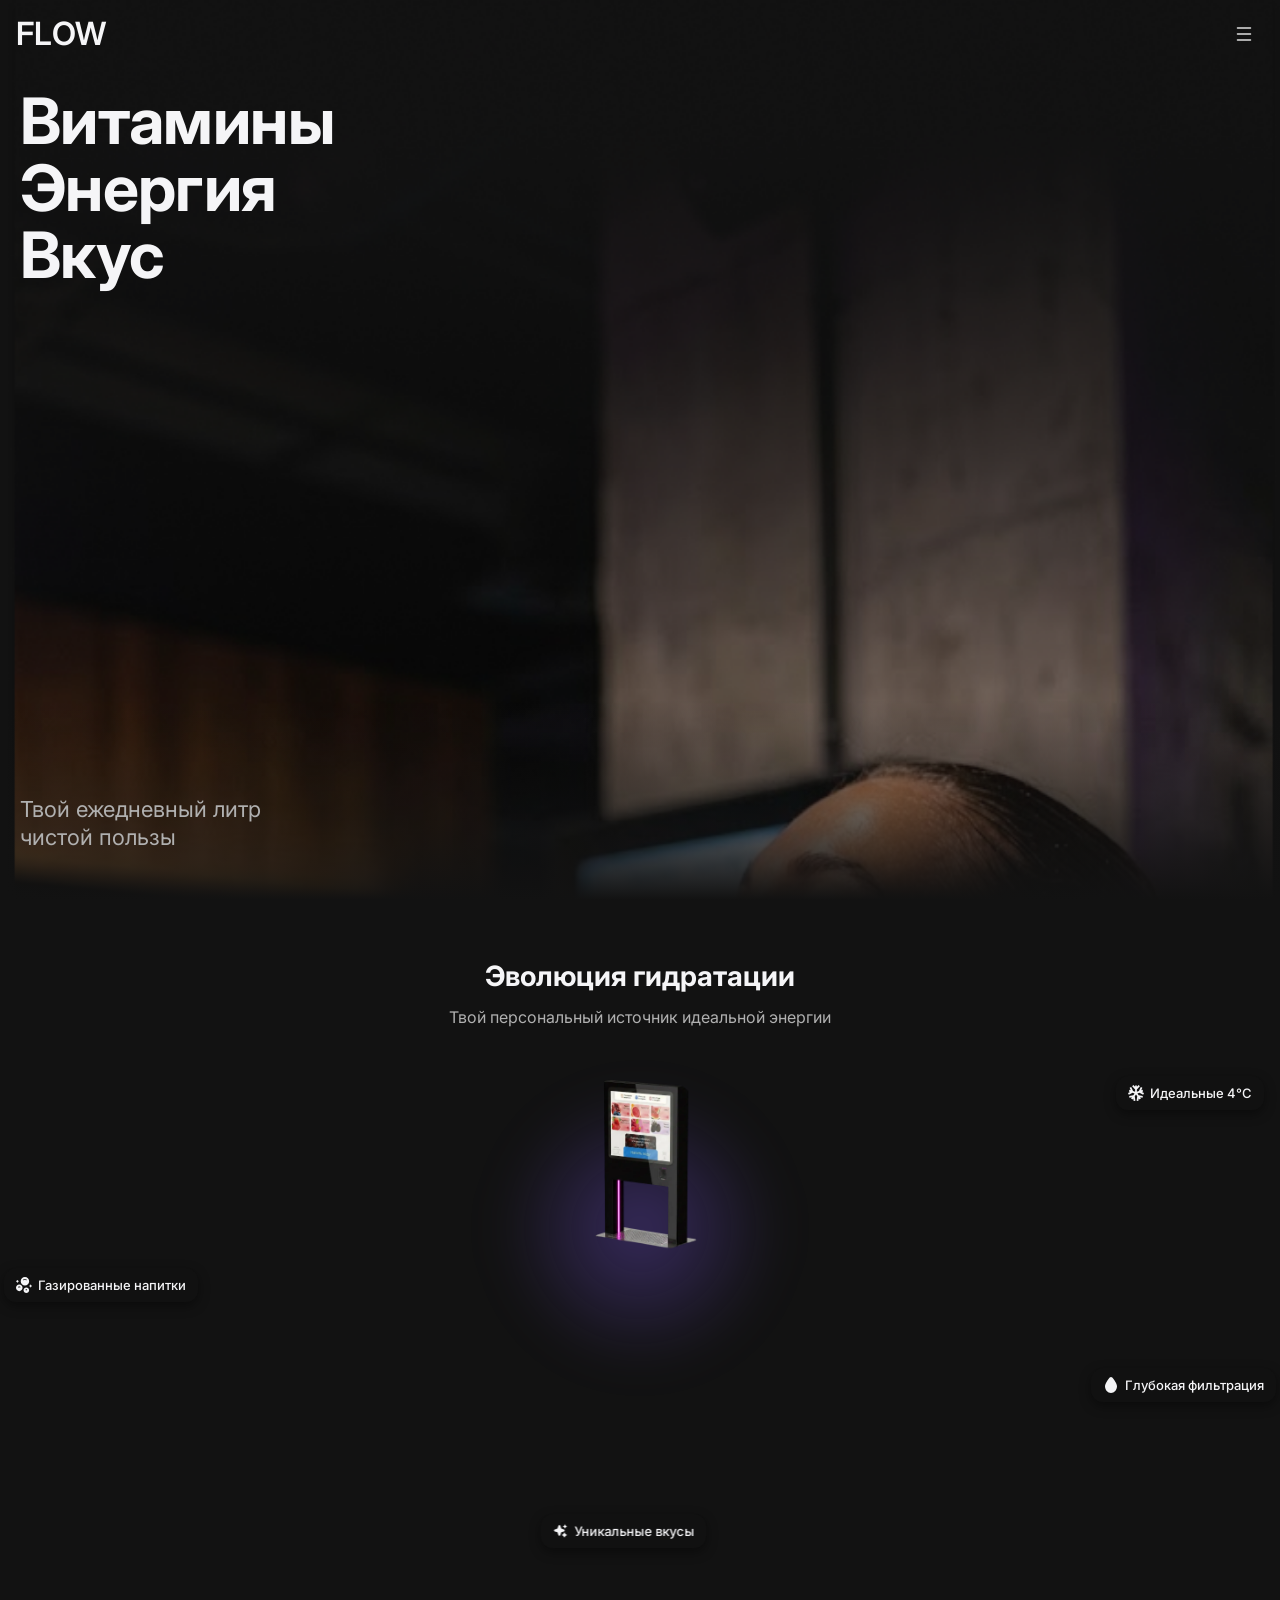
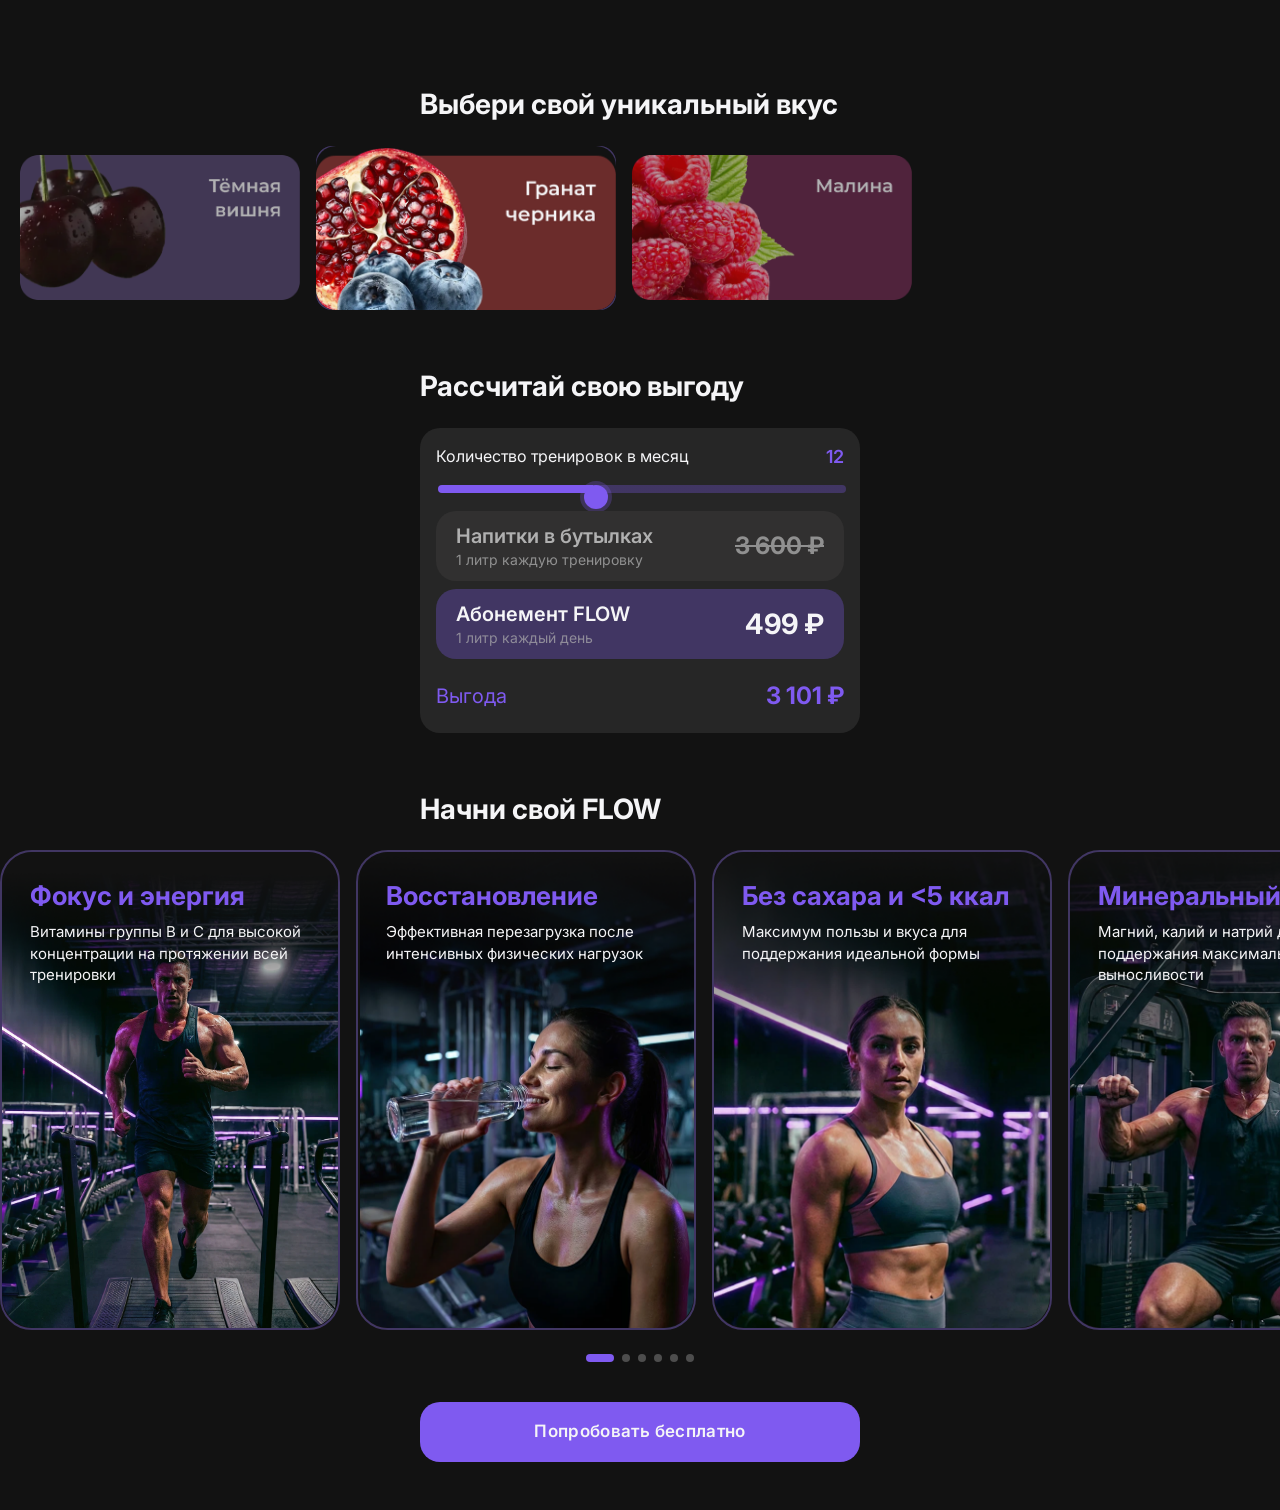
==== sites/flow-station/index.html @ 4326323f "feat(flow-station): landing FLOW — hero, hydration, flavors, calculator, benefits, menu Made-with: C" ====
<!DOCTYPE html>
<html lang="ru">

<head>
  <meta charset="UTF-8">
  <meta name="viewport" content="width=device-width, initial-scale=1.0">
  <title>FLOW — Умные питьевые станции для фитнес-клубов</title>
  <meta name="description" content="Витаминные напитки на заказ прямо в твоём фитнес-клубе. Подписка от 499 ₽/мес.">
  <!-- Open Graph -->
  <meta property="og:type" content="website">
  <meta property="og:title" content="FLOW — Умные питьевые станции для фитнес-клубов">
  <meta property="og:description" content="Витаминные напитки на заказ прямо в твоём фитнес-клубе. Подписка от 499 ₽/мес.">
  <meta property="og:image" content="img/og-image.png">
  <meta name="twitter:card" content="summary_large_image">
  <meta name="twitter:title" content="FLOW — Умные питьевые станции для фитнес-клубов">
  <link rel="icon" href="img/favicon.svg" type="image/svg+xml">
  <link rel="preconnect" href="https://fonts.googleapis.com">
  <link rel="preconnect" href="https://fonts.gstatic.com" crossorigin>
  <link href="https://fonts.googleapis.com/css2?family=Inter:wght@400;500;600;700&family=Space+Mono:wght@400;700&display=swap" rel="stylesheet">
  <link rel="stylesheet" href="css/style.css">
</head>

<body>

  <!-- ===== MENU OVERLAY ===== -->
  <div class="menu" id="menu" aria-hidden="true">
    <nav class="menu__nav">
      <a href="#how-it-works" class="menu__link">КАК ЭТО РАБОТАЕТ</a>
      <a href="#ingredients" class="menu__link">СОСТАВ</a>
      <a href="#subscription" class="menu__link">ПОДПИСКА</a>
      <a href="#clubs" class="menu__link">ДЛЯ КЛУБОВ</a>
      <a href="#about" class="menu__link">О FLOW</a>
    </nav>
  </div>

  <!-- ===== HEADER ===== -->
  <header class="header" id="header">
    <div class="nav">
      <a href="#" class="nav__logo">FLOW</a>
      <button class="nav__burger" id="menuToggle" aria-label="Открыть меню" aria-expanded="false"
        aria-controls="menu">
        <img src="img/icon-hamburger.svg" width="24" height="24" alt="">
      </button>
    </div>
  </header>

  <main>

    <!-- ===== HERO ===== -->
    <section class="hero" id="home">
      <div class="hero__media">
        <img src="img/hero-bg.png" alt="Девушка с бутылкой FLOW в зале" class="hero__img" width="402" height="697">
        <div class="hero__scrim"></div>
      </div>
      <div class="hero__body">
        <h1 class="hero__title">Витамины<br>Энергия<br>Вкус</h1>
        <p class="hero__sub">Твой ежедневный литр<br>чистой пользы</p>
      </div>
    </section>

    <!-- ===== HYDRATION ===== -->
    <section class="hydration" id="how-it-works">
      <div class="container">
        <h2 class="hydration__title">Эволюция гидратации</h2>
        <p class="hydration__sub">Твой персональный источник идеальной энергии</p>
      </div>
      <div class="hydration__visual">
        <div class="hydration__glow"></div>
        <img src="img/device.png" alt="Станция FLOW" class="hydration__device" width="295" height="427">
        <span class="badge badge--tr">
          <img src="img/icon-temp.svg" width="14" height="14" alt="">
          Идеальные 4°C
        </span>
        <span class="badge badge--ml">
          <img src="img/icon-bubbles.svg" width="16" height="16" alt="">
          Газированные напитки
        </span>
        <span class="badge badge--mr">
          <img src="img/icon-drop.svg" width="16" height="16" alt="">
          Глубокая фильтрация
        </span>
        <span class="badge badge--bc">
          <img src="img/icon-sparkles.svg" width="18" height="18" alt="">
          Уникальные вкусы
        </span>
      </div>
    </section>

    <!-- ===== FLAVORS ===== -->
    <section class="flavors" id="ingredients">
      <div class="container">
        <h2 class="section-title">Выбери свой уникальный вкус</h2>
      </div>
      <div class="flavors__scroll">
        <div class="flavors__track">
          <div class="flavor-item flavor-item--side">
            <img src="img/flavor1.png" alt="Вкус 1" width="330" height="171">
          </div>
          <div class="flavor-item flavor-item--center">
            <img src="img/flavor2.png" alt="Вкус 2" width="330" height="181">
          </div>
          <div class="flavor-item flavor-item--side">
            <img src="img/flavor3.png" alt="Вкус 3" width="330" height="171">
          </div>
        </div>
      </div>
    </section>

    <!-- ===== CALCULATOR ===== -->
    <section class="calc-section" id="calculator">
      <div class="container">
        <h2 class="section-title">Рассчитай свою выгоду</h2>
        <div class="calc-card">
          <div class="calc-slider-wrap">
            <div class="calc-slider-row">
              <span class="calc-label">Количество тренировок в месяц</span>
              <span class="calc-count" id="workoutsValue">12</span>
            </div>
            <input type="range" class="calc-slider" id="workoutsSlider" min="1" max="30" value="12"
              aria-label="Количество тренировок в месяц">
          </div>
          <div class="calc-rows">
            <div class="calc-row calc-row--bottles">
              <div class="calc-row__meta">
                <span class="calc-row__name">Напитки в бутылках</span>
                <span class="calc-row__desc">1 литр каждую тренировку</span>
              </div>
              <div class="calc-row__price calc-row__price--old" id="bottlePrice">3&nbsp;600&nbsp;₽</div>
            </div>
            <div class="calc-row calc-row--flow">
              <div class="calc-row__meta">
                <span class="calc-row__name">Абонемент FLOW</span>
                <span class="calc-row__desc">1 литр каждый день</span>
              </div>
              <div class="calc-row__price" id="flowPrice">499&nbsp;₽</div>
            </div>
          </div>
          <div class="calc-savings">
            <span class="calc-savings__label">Выгода</span>
            <span class="calc-savings__value" id="savings">3&nbsp;101&nbsp;₽</span>
          </div>
        </div>
      </div>
    </section>

    <!-- ===== BENEFITS ===== -->
    <section class="benefits" id="benefits">
      <div class="container">
        <h2 class="section-title">Начни свой FLOW</h2>
      </div>
      <div class="benefits__scroll" id="benefitsScroll">
        <div class="benefits__track">
          <article class="bcard">
            <img src="img/card1-bg.png" alt="" class="bcard__bg" width="340" height="480">
            <div class="bcard__body">
              <h3 class="bcard__title">Фокус и энергия</h3>
              <p class="bcard__text">Витамины группы B и C для высокой концентрации на протяжении всей тренировки</p>
            </div>
          </article>
          <article class="bcard">
            <img src="img/card2-bg.png" alt="" class="bcard__bg" width="340" height="480">
            <div class="bcard__body">
              <h3 class="bcard__title">Восстановление</h3>
              <p class="bcard__text">Эффективная перезагрузка после интенсивных физических нагрузок</p>
            </div>
          </article>
          <article class="bcard">
            <img src="img/card3-bg.png" alt="" class="bcard__bg" width="340" height="480">
            <div class="bcard__body">
              <h3 class="bcard__title">Без сахара и &lt;5 ккал</h3>
              <p class="bcard__text">Максимум пользы и вкуса для поддержания идеальной формы</p>
            </div>
          </article>
          <article class="bcard">
            <img src="img/card4-bg.png" alt="" class="bcard__bg" width="340" height="480">
            <div class="bcard__body">
              <h3 class="bcard__title">Минеральный баланс</h3>
              <p class="bcard__text">Магний, калий и натрий для поддержания максимальной выносливости</p>
            </div>
          </article>
          <article class="bcard">
            <img src="img/card5-bg.png" alt="" class="bcard__bg" width="340" height="480">
            <div class="bcard__body">
              <h3 class="bcard__title">Натуральный вкус</h3>
              <p class="bcard__text">Без красителей, глютена и искусственных ароматизаторов</p>
            </div>
          </article>
          <article class="bcard">
            <img src="img/card6-bg.png" alt="" class="bcard__bg" width="340" height="480">
            <div class="bcard__body">
              <h3 class="bcard__title">Забота об экологии</h3>
              <p class="bcard__text">Наполняй свой шейкер и тренируйся без лишнего пластика</p>
            </div>
          </article>
        </div>
      </div>
      <div class="dots" id="benefitsDots" role="tablist" aria-label="Слайды карусели">
        <button class="dot dot--active" data-index="0" aria-label="Слайд 1" role="tab" aria-selected="true"></button>
        <button class="dot" data-index="1" aria-label="Слайд 2" role="tab" aria-selected="false"></button>
        <button class="dot" data-index="2" aria-label="Слайд 3" role="tab" aria-selected="false"></button>
        <button class="dot" data-index="3" aria-label="Слайд 4" role="tab" aria-selected="false"></button>
        <button class="dot" data-index="4" aria-label="Слайд 5" role="tab" aria-selected="false"></button>
        <button class="dot" data-index="5" aria-label="Слайд 6" role="tab" aria-selected="false"></button>
      </div>
    </section>

    <!-- Placeholder sections for menu anchors (content TBD) -->
    <section id="subscription" class="section-anchor" aria-label="Подписка"></section>
    <section id="clubs" class="section-anchor" aria-label="Для клубов"></section>
    <section id="about" class="section-anchor" aria-label="О FLOW"></section>

  </main>

  <!-- ===== CTA ===== -->
  <footer class="cta-bar">
    <div class="container">
      <a href="#subscription" class="btn-primary">Попробовать бесплатно</a>
    </div>
  </footer>

  <script src="js/main.js"></script>
</body>

</html>
---- sites/flow-station/css/style.css ----
/* =======================================================
   FLOW — Main Styles
   Mobile-first. Design tokens from Figma.
   ======================================================= */

/* ---- Tokens ---- */
:root {
  --bg:          #121212;
  --surface:     #262626;
  --surface-2:   #313030;
  --accent:      #7f5af0;
  --accent-bg:   #413663;
  --accent-dim:  rgba(127, 90, 240, 0.3);
  --text:        #f5f5f7;
  --muted:       #b0b0b0;
  --muted-2:     #909090;
  --badge-bg:    rgba(18, 18, 18, 0.7);

  --r-card:   20px;
  --r-card-lg: 32px;
  --r-badge:  12px;

  --font: 'Inter', sans-serif;
  --font-mono: 'Space Mono', monospace;

  --header-h: 67px;
}

/* Anchor targets for menu (content TBD) */
.section-anchor {
  margin: 0;
  padding: 0;
  min-height: 0;
}

/* ---- Reset ---- */
*,
*::before,
*::after { box-sizing: border-box; }

html {
  font-size: 16px;
  -webkit-text-size-adjust: 100%;
  scroll-behavior: smooth;
}

body {
  margin: 0;
  font-family: var(--font);
  background: var(--bg);
  color: var(--text);
  line-height: 1.4;
  overflow-x: hidden;
}

img { display: block; max-width: 100%; }

h1, h2, h3, p { margin: 0; }

a { text-decoration: none; color: inherit; }

/* ---- Container ---- */
.container {
  width: 100%;
  padding: 0 20px;
}

/* ---- Section title ---- */
.section-title {
  font-size: 28px;
  font-weight: 700;
  line-height: 1.2;
  color: var(--text);
}

/* ========================================================
   MENU OVERLAY
   ======================================================== */
.menu {
  position: fixed;
  top: 0;
  right: 0;
  bottom: 0;
  left: 0;
  min-height: 100vh;
  min-height: 100dvh;
  z-index: 100;
  background: var(--bg);
  display: -webkit-flex;
  display: flex;
  -webkit-align-items: center;
  align-items: center;
  opacity: 0;
  pointer-events: none;
  -webkit-transition: opacity 0.3s ease;
  transition: opacity 0.3s ease;
}

.menu.is-open {
  opacity: 1;
  pointer-events: auto;
}

.menu__nav {
  padding: 0 32px;
  display: -webkit-flex;
  display: flex;
  -webkit-flex-direction: column;
  flex-direction: column;
  gap: 8px;
  width: 100%;
}

.menu__link {
  font-size: 32px;
  font-weight: 700;
  color: var(--text);
  letter-spacing: 0.02em;
  padding: 12px 0;
  border-bottom: 1px solid rgba(255,255,255,0.07);
  -webkit-transition: color 0.2s;
  transition: color 0.2s;
}

.menu__link:active,
.menu__link:hover { color: var(--accent); }

/* ========================================================
   HEADER
   ======================================================== */
.header {
  position: fixed;
  top: 0;
  left: 0;
  right: 0;
  z-index: 110;
  background: var(--bg);
  -webkit-transition: background 0.3s;
  transition: background 0.3s;
}

.header.is-transparent {
  background: transparent;
}

.nav {
  display: -webkit-flex;
  display: flex;
  -webkit-align-items: center;
  align-items: center;
  -webkit-justify-content: space-between;
  justify-content: space-between;
  padding: 12px 16px;
  height: var(--header-h);
}

.nav__logo {
  font-size: 32px;
  font-weight: 600;
  color: var(--text);
  letter-spacing: 0.01em;
  line-height: 1;
}

.nav__burger {
  display: -webkit-flex;
  display: flex;
  -webkit-align-items: center;
  align-items: center;
  -webkit-justify-content: center;
  justify-content: center;
  width: 40px;
  height: 40px;
  background: transparent;
  border: none;
  border-radius: 10px;
  cursor: pointer;
  padding: 0;
  -webkit-tap-highlight-color: transparent;
}

.nav__burger img {
  width: 24px;
  height: 24px;
}

/* ========================================================
   HERO
   ======================================================== */
.hero {
  position: relative;
  width: 100%;
  height: 100vh;
  height: 100dvh;
  overflow: hidden;
}

.hero__media {
  position: absolute;
  top: 0;
  right: 0;
  bottom: 0;
  left: 0;
}

.hero__img {
  width: 100%;
  height: 100%;
  object-fit: cover;
  object-position: center top;
}

.hero__scrim {
  position: absolute;
  left: 0;
  right: 0;
  bottom: 0;
  height: 200px;
  background: linear-gradient(to bottom, transparent, var(--bg));
}

.hero__body {
  position: absolute;
  top: 0;
  left: 0;
  right: 0;
  bottom: 0;
  display: -webkit-flex;
  display: flex;
  -webkit-flex-direction: column;
  flex-direction: column;
  -webkit-justify-content: space-between;
  justify-content: space-between;
  padding: calc(var(--header-h) + 20px) 20px 48px;
}

.hero__title {
  font-size: 52px;
  font-weight: 700;
  line-height: 1.05;
  color: var(--text);
  letter-spacing: -0.01em;
}

.hero__sub {
  font-size: 22px;
  font-weight: 400;
  line-height: 1.3;
  color: var(--muted);
}

/* ========================================================
   HYDRATION
   ======================================================== */
.hydration {
  padding: 60px 0 0;
}

.hydration__title {
  font-size: 28px;
  font-weight: 700;
  line-height: 1.2;
  color: var(--text);
  text-align: center;
}

.hydration__sub {
  margin-top: 12px;
  font-size: 16px;
  color: var(--muted);
  text-align: center;
  line-height: 1.4;
}

.hydration__visual {
  position: relative;
  margin-top: 40px;
  width: 100%;
  height: 560px;
  overflow: visible;
}

.hydration__glow {
  position: absolute;
  left: 50%;
  top: 20px;
  -webkit-transform: translateX(-50%);
  transform: translateX(-50%);
  width: 280px;
  height: 280px;
  border-radius: 50%;
  background: radial-gradient(ellipse at center, rgba(127, 90, 240, 0.35) 0%, transparent 70%);
  filter: blur(24px);
  -webkit-filter: blur(24px);
}

.hydration__device {
  position: absolute;
  left: 50%;
  top: 0;
  -webkit-transform: translateX(-50%);
  transform: translateX(-50%);
  width: 260px;
  height: auto;
  max-height: 420px;
  object-fit: contain;
  border-radius: 20px;
}

/* Floating badges */
.badge {
  position: absolute;
  display: -webkit-inline-flex;
  display: inline-flex;
  -webkit-align-items: center;
  align-items: center;
  gap: 6px;
  padding: 8px 12px;
  background: var(--badge-bg);
  backdrop-filter: blur(8px);
  -webkit-backdrop-filter: blur(8px);
  border-radius: var(--r-badge);
  font-size: 13px;
  font-weight: 500;
  color: var(--text);
  white-space: nowrap;
  box-shadow: 0 4px 12px rgba(0,0,0,0.4);
}

.badge img {
  width: auto;
  height: 16px;
  flex-shrink: 0;
}

/* Positions: tuned for ~390px viewport */
.badge--tr { top: 8px;   right: 16px; }
.badge--ml { top: 200px; left: 4px; }
.badge--mr { top: 300px; right: 4px; }
.badge--bc { bottom: 80px; left: 50%; -webkit-transform: translateX(-60%); transform: translateX(-60%); }

/* ========================================================
   FLAVORS CAROUSEL
   ======================================================== */
.flavors {
  padding: 60px 0;
}

.flavors .container { margin-bottom: 24px; }

.flavors__scroll {
  overflow-x: auto;
  -webkit-overflow-scrolling: touch;
  scrollbar-width: none;
}
.flavors__scroll::-webkit-scrollbar { display: none; }

.flavors__track {
  display: -webkit-flex;
  display: flex;
  -webkit-align-items: center;
  align-items: center;
  gap: 16px;
  padding: 0 20px;
  width: -webkit-max-content;
  width: max-content;
}

.flavor-item {
  border-radius: 16px;
  overflow: hidden;
  flex-shrink: 0;
}

.flavor-item img {
  width: 280px;
  height: auto;
  object-fit: cover;
  display: block;
}

.flavor-item--center img {
  width: 300px;
  border-radius: 20px;
  box-shadow: 0 0 0 2px var(--accent-bg);
}

.flavor-item--side {
  opacity: 0.7;
}

/* ========================================================
   CALCULATOR
   ======================================================== */
.calc-section {
  padding: 0 0 60px;
}

.calc-section .section-title {
  margin-bottom: 24px;
}

.calc-card {
  background: var(--surface);
  border-radius: var(--r-card);
  padding: 16px;
  display: -webkit-flex;
  display: flex;
  -webkit-flex-direction: column;
  flex-direction: column;
  gap: 16px;
}

/* Slider */
.calc-slider-wrap {
  display: -webkit-flex;
  display: flex;
  -webkit-flex-direction: column;
  flex-direction: column;
  gap: 14px;
}

.calc-slider-row {
  display: -webkit-flex;
  display: flex;
  -webkit-justify-content: space-between;
  justify-content: space-between;
  -webkit-align-items: center;
  align-items: center;
  gap: 8px;
}

.calc-label {
  font-size: 16px;
  font-weight: 400;
  color: var(--text);
  line-height: 1.3;
}

.calc-count {
  font-size: 18px;
  font-weight: 600;
  color: var(--accent);
  white-space: nowrap;
}

/* Custom range input */
.calc-slider {
  -webkit-appearance: none;
  appearance: none;
  width: 100%;
  height: 8px;
  background: var(--accent-dim);
  border-radius: 4px;
  outline: none;
  cursor: pointer;
}

.calc-slider::-webkit-slider-thumb {
  -webkit-appearance: none;
  appearance: none;
  width: 24px;
  height: 24px;
  border-radius: 50%;
  background: var(--accent);
  box-shadow: 0 0 0 4px rgba(127, 90, 240, 0.25);
  cursor: pointer;
  -webkit-transition: box-shadow 0.2s;
  transition: box-shadow 0.2s;
}

.calc-slider::-moz-range-thumb {
  width: 24px;
  height: 24px;
  border: none;
  border-radius: 50%;
  background: var(--accent);
  box-shadow: 0 0 0 4px rgba(127, 90, 240, 0.25);
  cursor: pointer;
}

.calc-slider::-webkit-slider-runnable-track {
  height: 8px;
  border-radius: 4px;
}

/* Comparison rows */
.calc-rows {
  display: -webkit-flex;
  display: flex;
  -webkit-flex-direction: column;
  flex-direction: column;
  gap: 8px;
}

.calc-row {
  border-radius: var(--r-card);
  padding: 12px 20px;
  display: -webkit-flex;
  display: flex;
  -webkit-justify-content: space-between;
  justify-content: space-between;
  -webkit-align-items: center;
  align-items: center;
  gap: 12px;
}

.calc-row--bottles {
  background: var(--surface-2);
}

.calc-row--flow {
  background: var(--accent-bg);
}

.calc-row__meta {
  display: -webkit-flex;
  display: flex;
  -webkit-flex-direction: column;
  flex-direction: column;
  gap: 2px;
}

.calc-row__name {
  font-size: 20px;
  font-weight: 600;
  color: var(--text);
  line-height: 1.3;
}

.calc-row--bottles .calc-row__name {
  color: var(--muted);
}

.calc-row__desc {
  font-size: 14px;
  color: var(--muted-2);
  line-height: 1.3;
}

.calc-row--flow .calc-row__desc {
  opacity: 0.7;
  color: var(--muted);
}

.calc-row__price {
  font-size: 28px;
  font-weight: 700;
  color: var(--text);
  white-space: nowrap;
  flex-shrink: 0;
}

.calc-row__price--old {
  color: var(--muted-2);
  text-decoration: line-through;
  font-size: 24px;
}

/* Savings line */
.calc-savings {
  display: -webkit-flex;
  display: flex;
  -webkit-justify-content: space-between;
  justify-content: space-between;
  -webkit-align-items: center;
  align-items: center;
  padding: 4px 0;
}

.calc-savings__label {
  font-size: 20px;
  font-weight: 400;
  color: var(--accent);
}

.calc-savings__value {
  font-size: 24px;
  font-weight: 700;
  color: var(--accent);
}

/* ========================================================
   BENEFITS CAROUSEL
   ======================================================== */
.benefits {
  padding: 0 0 40px;
}

.benefits .container { margin-bottom: 24px; }

.benefits__scroll {
  overflow-x: auto;
  -webkit-overflow-scrolling: touch;
  scroll-snap-type: x mandatory;
  scrollbar-width: none;
}
.benefits__scroll::-webkit-scrollbar { display: none; }

.benefits__track {
  display: -webkit-flex;
  display: flex;
  gap: 16px;
  padding: 0 20px;
  width: -webkit-max-content;
  width: max-content;
}

/* Benefit card */
.bcard {
  position: relative;
  width: 320px;
  height: 460px;
  border-radius: var(--r-card-lg);
  overflow: hidden;
  border: 2px solid var(--accent-bg);
  scroll-snap-align: start;
  flex-shrink: 0;
  background: var(--bg);
}

.bcard__bg {
  position: absolute;
  top: 0;
  left: 0;
  width: 100%;
  height: 100%;
  object-fit: cover;
  border-radius: var(--r-card-lg);
}

.bcard__body {
  position: absolute;
  top: 28px;
  left: 28px;
  right: 28px;
  display: -webkit-flex;
  display: flex;
  -webkit-flex-direction: column;
  flex-direction: column;
  gap: 8px;
}

.bcard__title {
  font-size: 26px;
  font-weight: 700;
  line-height: 1.25;
  color: var(--accent);
}

.bcard__text {
  font-size: 15px;
  font-weight: 400;
  line-height: 1.45;
  color: var(--text);
}

/* ---- Dots ---- */
.dots {
  display: -webkit-flex;
  display: flex;
  -webkit-justify-content: center;
  justify-content: center;
  gap: 8px;
  margin-top: 24px;
  padding: 0 20px;
}

.dot {
  width: 8px;
  height: 8px;
  border-radius: 4px;
  background: rgba(255, 255, 255, 0.25);
  border: none;
  padding: 0;
  cursor: pointer;
  -webkit-transition: width 0.3s ease, background 0.3s ease;
  transition: width 0.3s ease, background 0.3s ease;
  -webkit-tap-highlight-color: transparent;
}

.dot--active {
  width: 28px;
  background: var(--accent);
}

/* ========================================================
   CTA BAR
   ======================================================== */
.cta-bar {
  padding: 0 0 48px;
}

.btn-primary {
  display: block;
  width: 100%;
  padding: 18px;
  border-radius: var(--r-card);
  background: var(--accent);
  color: var(--text);
  font-size: 17px;
  font-weight: 600;
  text-align: center;
  letter-spacing: 0.02em;
  -webkit-transition: opacity 0.2s, -webkit-transform 0.2s;
  transition: opacity 0.2s, transform 0.2s;
  -webkit-tap-highlight-color: transparent;
}

.btn-primary:active {
  opacity: 0.85;
  -webkit-transform: scale(0.98);
  transform: scale(0.98);
}

/* ========================================================
   FADE-IN ANIMATION
   ======================================================== */
.fade-in {
  opacity: 0;
  -webkit-transform: translateY(24px);
  transform: translateY(24px);
  -webkit-transition: opacity 0.55s ease, -webkit-transform 0.55s ease;
  transition: opacity 0.55s ease, transform 0.55s ease;
}

.fade-in.is-visible {
  opacity: 1;
  -webkit-transform: translateY(0);
  transform: translateY(0);
}

/* Hero entrance */
.hero__title {
  opacity: 0;
  -webkit-animation: heroTitleIn 0.8s ease 0.2s forwards;
  animation: heroTitleIn 0.8s ease 0.2s forwards;
}

.hero__sub {
  opacity: 0;
  -webkit-animation: heroSubIn 0.8s ease 0.55s forwards;
  animation: heroSubIn 0.8s ease 0.55s forwards;
}

@-webkit-keyframes heroTitleIn {
  from { opacity: 0; -webkit-transform: translateY(20px); transform: translateY(20px); }
  to   { opacity: 1; -webkit-transform: translateY(0);    transform: translateY(0); }
}
@keyframes heroTitleIn {
  from { opacity: 0; -webkit-transform: translateY(20px); transform: translateY(20px); }
  to   { opacity: 1; -webkit-transform: translateY(0);    transform: translateY(0); }
}

@-webkit-keyframes heroSubIn {
  from { opacity: 0; -webkit-transform: translateY(12px); transform: translateY(12px); }
  to   { opacity: 1; -webkit-transform: translateY(0);    transform: translateY(0); }
}
@keyframes heroSubIn {
  from { opacity: 0; -webkit-transform: translateY(12px); transform: translateY(12px); }
  to   { opacity: 1; -webkit-transform: translateY(0);    transform: translateY(0); }
}

/* ========================================================
   DESKTOP (≥ 769px)
   ======================================================== */
@media (min-width: 769px) {
  .container {
    max-width: 480px;
    margin: 0 auto;
  }

  .hero__title { font-size: 64px; }

  .bcard {
    width: 340px;
    height: 480px;
  }

  .menu__link { font-size: 40px; }
}
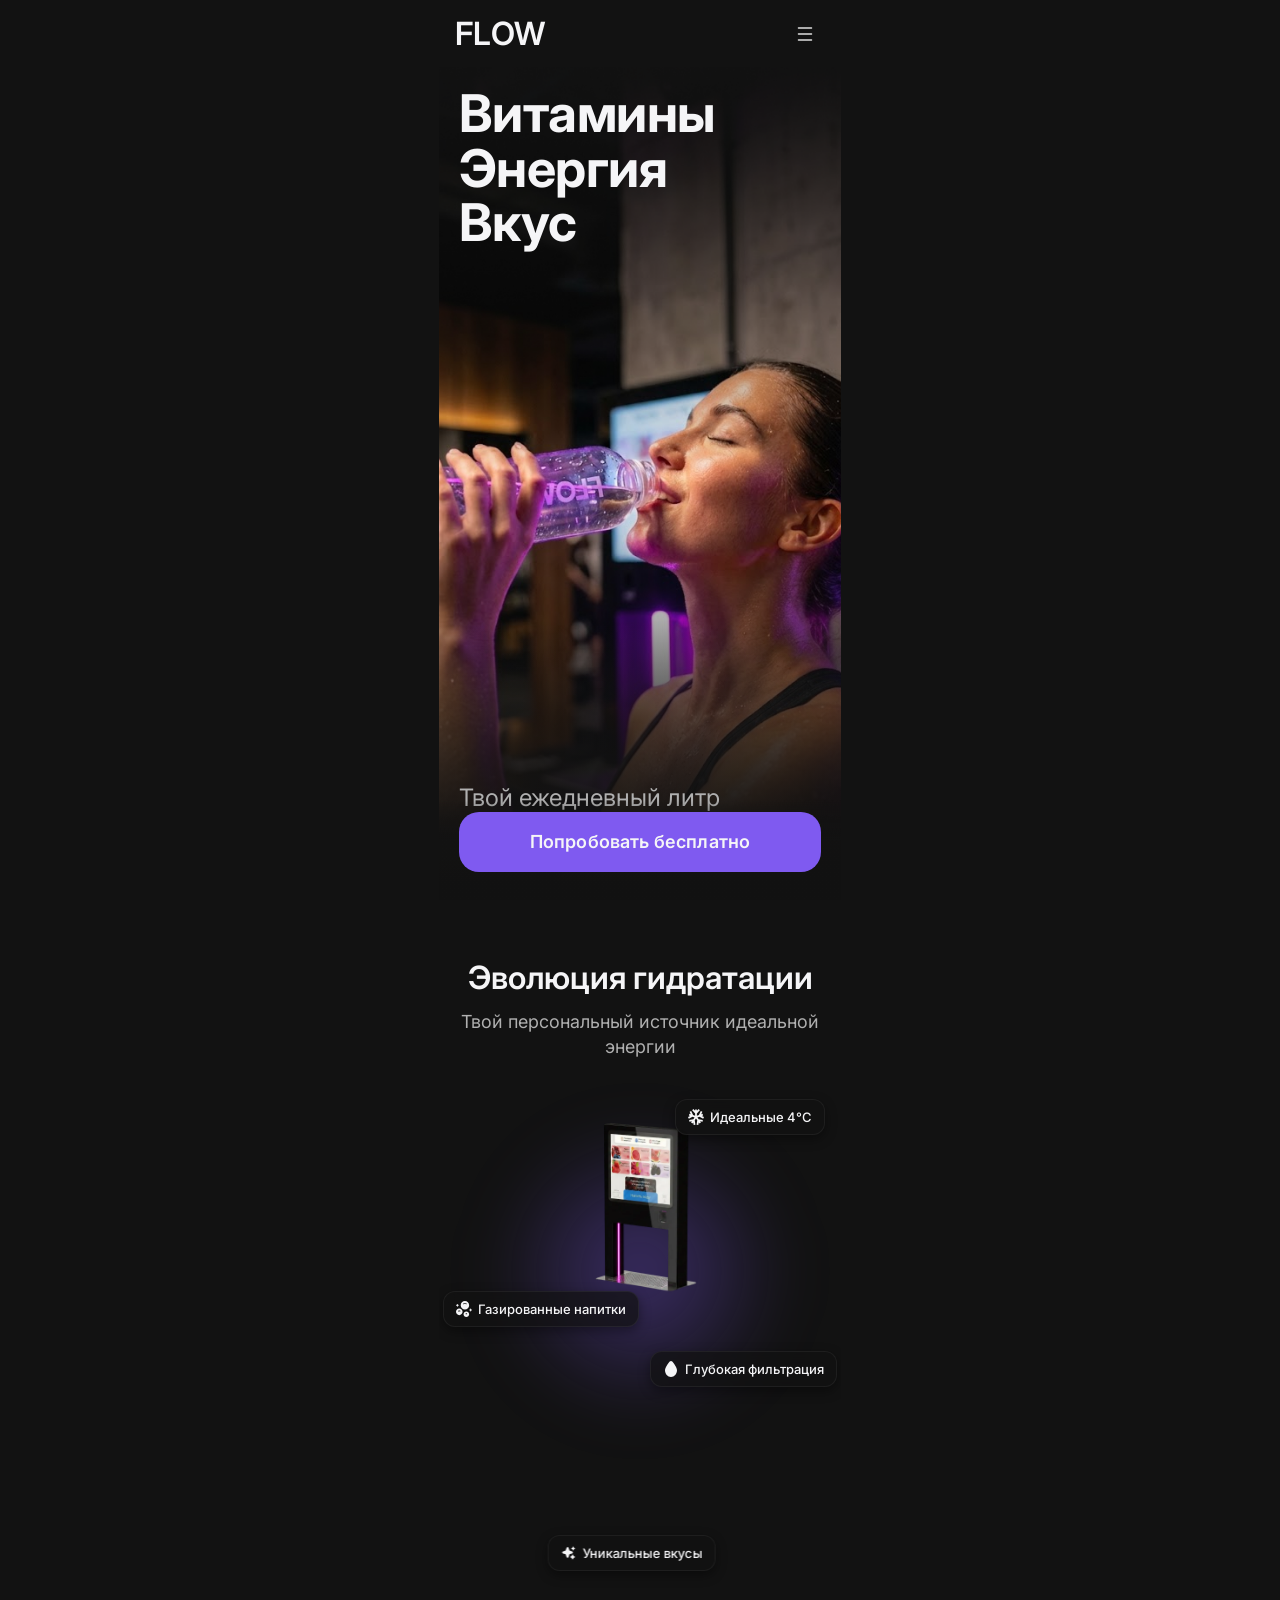
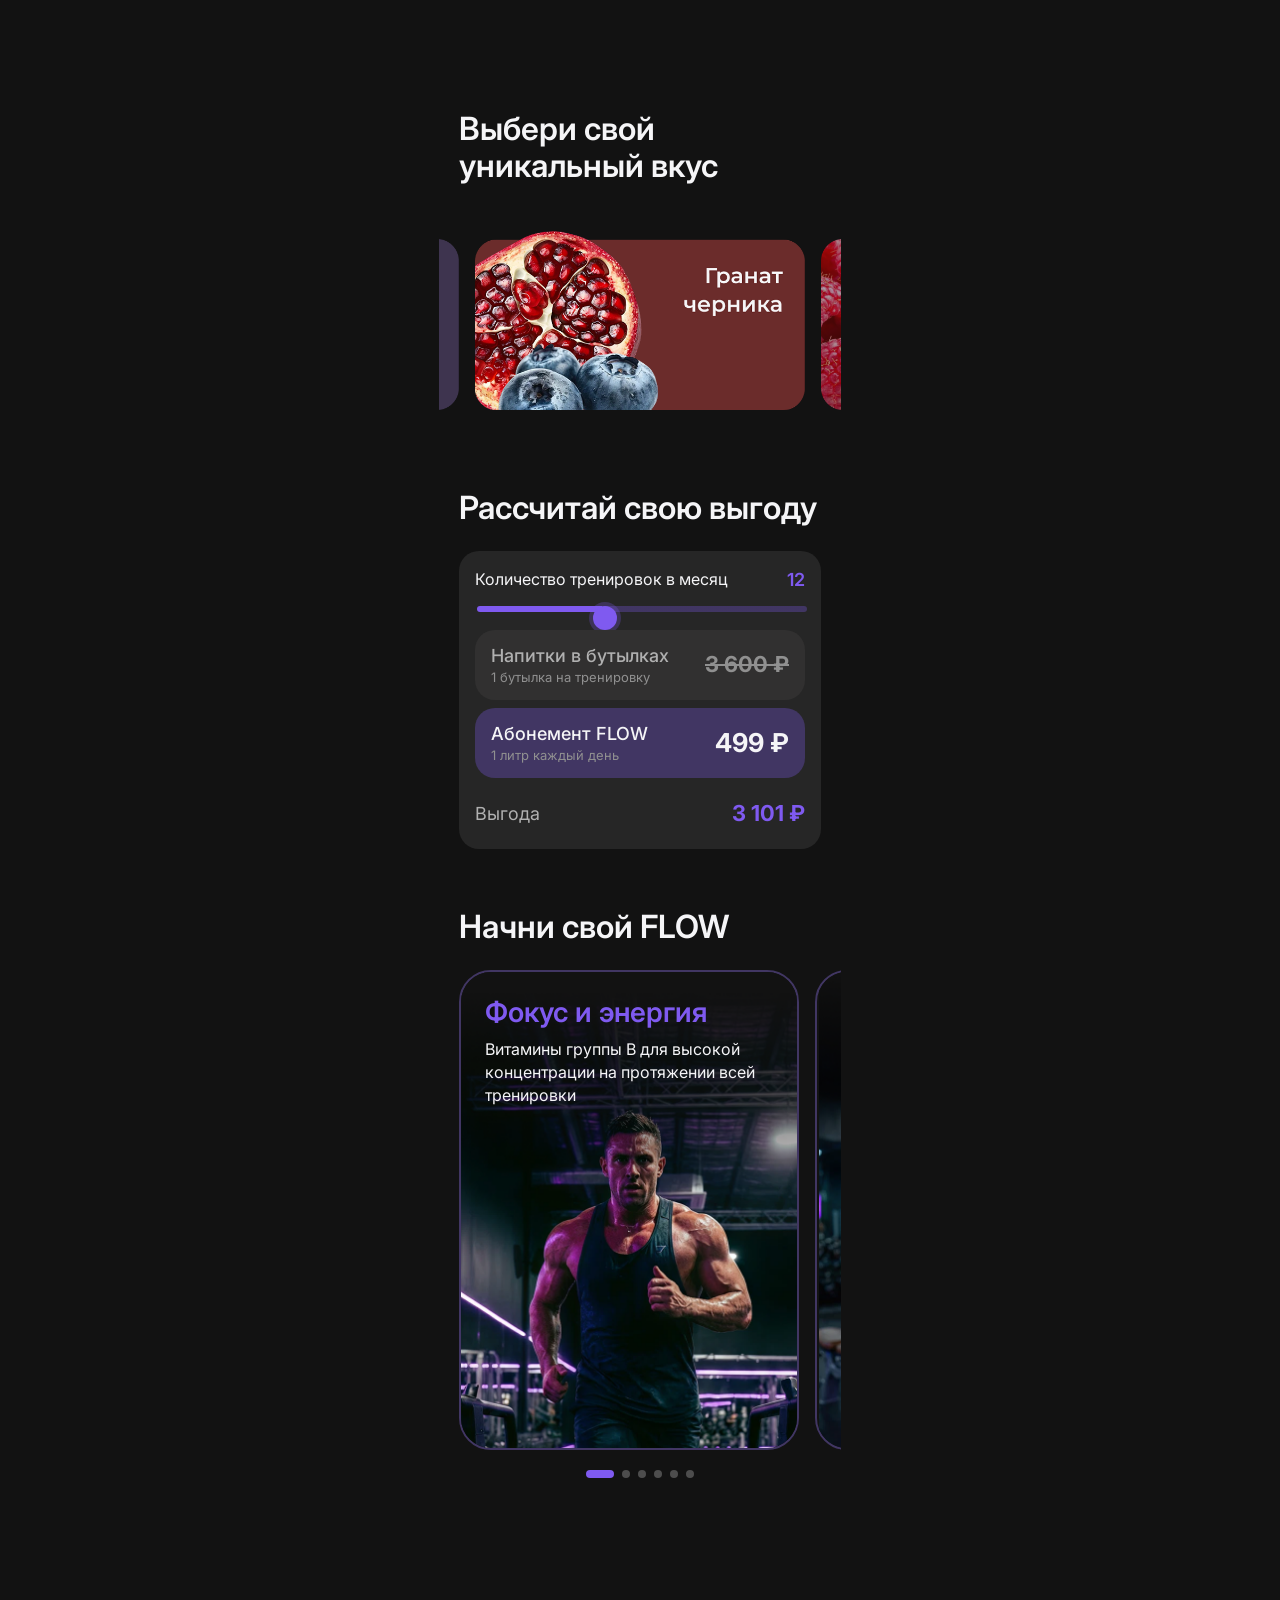
==== commit 6bc2ee6f: "feat(flow-station): multipage landing — 5 pages from Figma, new icons and images Made-with: Cursor" ====
--- a/sites/flow-station/index.html
+++ b/sites/flow-station/index.html
@@ -1,55 +1,55 @@
 <!DOCTYPE html>
 <html lang="ru">
-
 <head>
   <meta charset="UTF-8">
   <meta name="viewport" content="width=device-width, initial-scale=1.0">
   <title>FLOW — Умные питьевые станции для фитнес-клубов</title>
   <meta name="description" content="Витаминные напитки на заказ прямо в твоём фитнес-клубе. Подписка от 499 ₽/мес.">
-  <!-- Open Graph -->
   <meta property="og:type" content="website">
   <meta property="og:title" content="FLOW — Умные питьевые станции для фитнес-клубов">
   <meta property="og:description" content="Витаминные напитки на заказ прямо в твоём фитнес-клубе. Подписка от 499 ₽/мес.">
-  <meta property="og:image" content="img/og-image.png">
   <meta name="twitter:card" content="summary_large_image">
-  <meta name="twitter:title" content="FLOW — Умные питьевые станции для фитнес-клубов">
-  <link rel="icon" href="img/favicon.svg" type="image/svg+xml">
   <link rel="preconnect" href="https://fonts.googleapis.com">
   <link rel="preconnect" href="https://fonts.gstatic.com" crossorigin>
   <link href="https://fonts.googleapis.com/css2?family=Inter:wght@400;500;600;700&family=Space+Mono:wght@400;700&display=swap" rel="stylesheet">
   <link rel="stylesheet" href="css/style.css">
 </head>
-
 <body>
-
-  <!-- ===== MENU OVERLAY ===== -->
+<div class="page-wrap">
+
+  <!-- MENU OVERLAY -->
   <div class="menu" id="menu" aria-hidden="true">
+    <div class="menu__header">
+      <span class="menu__logo">FLOW</span>
+      <button class="menu__close" id="menuClose" aria-label="Закрыть меню">
+        <img src="icons/close.svg" width="24" height="24" alt="">
+      </button>
+    </div>
     <nav class="menu__nav">
-      <a href="#how-it-works" class="menu__link">КАК ЭТО РАБОТАЕТ</a>
-      <a href="#ingredients" class="menu__link">СОСТАВ</a>
-      <a href="#subscription" class="menu__link">ПОДПИСКА</a>
-      <a href="#clubs" class="menu__link">ДЛЯ КЛУБОВ</a>
-      <a href="#about" class="menu__link">О FLOW</a>
+      <a href="index.html"       class="menu__link menu__link--active">КАК ЭТО РАБОТАЕТ</a>
+      <a href="sostav.html"      class="menu__link">СОСТАВ</a>
+      <a href="podpiska.html"    class="menu__link">ПОДПИСКА</a>
+      <a href="dlya-klubov.html" class="menu__link menu__link--muted">ДЛЯ КЛУБОВ</a>
+      <a href="o-flow.html"      class="menu__link menu__link--muted">О FLOW</a>
     </nav>
   </div>
 
-  <!-- ===== HEADER ===== -->
+  <!-- HEADER -->
   <header class="header" id="header">
     <div class="nav">
-      <a href="#" class="nav__logo">FLOW</a>
-      <button class="nav__burger" id="menuToggle" aria-label="Открыть меню" aria-expanded="false"
-        aria-controls="menu">
-        <img src="img/icon-hamburger.svg" width="24" height="24" alt="">
+      <a href="index.html" class="nav__logo">FLOW</a>
+      <button class="nav__burger" id="menuToggle" aria-label="Открыть меню" aria-expanded="false" aria-controls="menu">
+        <img src="icons/hamburger.svg" width="24" height="24" alt="">
       </button>
     </div>
   </header>
 
-  <main>
-
-    <!-- ===== HERO ===== -->
-    <section class="hero" id="home">
+  <main class="has-cta-bar">
+
+    <!-- HERO -->
+    <section class="hero">
       <div class="hero__media">
-        <img src="img/hero-bg.png" alt="Девушка с бутылкой FLOW в зале" class="hero__img" width="402" height="697">
+        <img src="images/hero-bg.png" alt="Девушка с бутылкой FLOW в зале" class="hero__img" width="402" height="870">
         <div class="hero__scrim"></div>
       </div>
       <div class="hero__body">
@@ -58,56 +58,54 @@
       </div>
     </section>
 
-    <!-- ===== HYDRATION ===== -->
-    <section class="hydration" id="how-it-works">
-      <div class="container">
-        <h2 class="hydration__title">Эволюция гидратации</h2>
-        <p class="hydration__sub">Твой персональный источник идеальной энергии</p>
-      </div>
+    <!-- HYDRATION -->
+    <section class="hydration fade-in">
+      <h2 class="hydration__title">Эволюция гидратации</h2>
+      <p class="hydration__sub">Твой персональный источник идеальной энергии</p>
       <div class="hydration__visual">
         <div class="hydration__glow"></div>
-        <img src="img/device.png" alt="Станция FLOW" class="hydration__device" width="295" height="427">
+        <img src="images/station.png" alt="Станция FLOW" class="hydration__device" width="260" height="420">
         <span class="badge badge--tr">
-          <img src="img/icon-temp.svg" width="14" height="14" alt="">
+          <img src="icons/temp.svg" width="16" height="16" alt="">
           Идеальные 4°C
         </span>
         <span class="badge badge--ml">
-          <img src="img/icon-bubbles.svg" width="16" height="16" alt="">
+          <img src="icons/bubbles.svg" width="16" height="16" alt="">
           Газированные напитки
         </span>
         <span class="badge badge--mr">
-          <img src="img/icon-drop.svg" width="16" height="16" alt="">
+          <img src="icons/drop.svg" width="16" height="16" alt="">
           Глубокая фильтрация
         </span>
         <span class="badge badge--bc">
-          <img src="img/icon-sparkles.svg" width="18" height="18" alt="">
+          <img src="icons/sparkles.svg" width="16" height="16" alt="">
           Уникальные вкусы
         </span>
       </div>
     </section>
 
-    <!-- ===== FLAVORS ===== -->
-    <section class="flavors" id="ingredients">
+    <!-- FLAVORS -->
+    <section class="flavors fade-in">
       <div class="container">
         <h2 class="section-title">Выбери свой уникальный вкус</h2>
       </div>
       <div class="flavors__scroll">
         <div class="flavors__track">
           <div class="flavor-item flavor-item--side">
-            <img src="img/flavor1.png" alt="Вкус 1" width="330" height="171">
+            <img src="images/flavor-1.png" alt="Вкус 1" width="330" height="171">
           </div>
           <div class="flavor-item flavor-item--center">
-            <img src="img/flavor2.png" alt="Вкус 2" width="330" height="181">
+            <img src="images/flavor-2.png" alt="Вкус 2" width="330" height="181">
           </div>
           <div class="flavor-item flavor-item--side">
-            <img src="img/flavor3.png" alt="Вкус 3" width="330" height="171">
+            <img src="images/flavor-3.png" alt="Вкус 3" width="330" height="171">
           </div>
         </div>
       </div>
     </section>
 
-    <!-- ===== CALCULATOR ===== -->
-    <section class="calc-section" id="calculator">
+    <!-- CALCULATOR -->
+    <section class="calc-section fade-in">
       <div class="container">
         <h2 class="section-title">Рассчитай свою выгоду</h2>
         <div class="calc-card">
@@ -116,14 +114,13 @@
               <span class="calc-label">Количество тренировок в месяц</span>
               <span class="calc-count" id="workoutsValue">12</span>
             </div>
-            <input type="range" class="calc-slider" id="workoutsSlider" min="1" max="30" value="12"
-              aria-label="Количество тренировок в месяц">
+            <input type="range" class="calc-slider" id="workoutsSlider" min="1" max="30" value="12" aria-label="Количество тренировок в месяц">
           </div>
           <div class="calc-rows">
             <div class="calc-row calc-row--bottles">
               <div class="calc-row__meta">
                 <span class="calc-row__name">Напитки в бутылках</span>
-                <span class="calc-row__desc">1 литр каждую тренировку</span>
+                <span class="calc-row__desc">1 бутылка на тренировку</span>
               </div>
               <div class="calc-row__price calc-row__price--old" id="bottlePrice">3&nbsp;600&nbsp;₽</div>
             </div>
@@ -143,50 +140,50 @@
       </div>
     </section>
 
-    <!-- ===== BENEFITS ===== -->
-    <section class="benefits" id="benefits">
+    <!-- BENEFITS CAROUSEL -->
+    <section class="benefits fade-in">
       <div class="container">
         <h2 class="section-title">Начни свой FLOW</h2>
       </div>
       <div class="benefits__scroll" id="benefitsScroll">
         <div class="benefits__track">
           <article class="bcard">
-            <img src="img/card1-bg.png" alt="" class="bcard__bg" width="340" height="480">
+            <img src="images/card-focus.png" alt="" class="bcard__bg" width="340" height="480">
             <div class="bcard__body">
               <h3 class="bcard__title">Фокус и энергия</h3>
-              <p class="bcard__text">Витамины группы B и C для высокой концентрации на протяжении всей тренировки</p>
-            </div>
-          </article>
-          <article class="bcard">
-            <img src="img/card2-bg.png" alt="" class="bcard__bg" width="340" height="480">
+              <p class="bcard__text">Витамины группы B для высокой концентрации на протяжении всей тренировки</p>
+            </div>
+          </article>
+          <article class="bcard">
+            <img src="images/card-recovery.png" alt="" class="bcard__bg" width="340" height="480">
             <div class="bcard__body">
               <h3 class="bcard__title">Восстановление</h3>
               <p class="bcard__text">Эффективная перезагрузка после интенсивных физических нагрузок</p>
             </div>
           </article>
           <article class="bcard">
-            <img src="img/card3-bg.png" alt="" class="bcard__bg" width="340" height="480">
+            <img src="images/card-nosugar.png" alt="" class="bcard__bg" width="340" height="480">
             <div class="bcard__body">
               <h3 class="bcard__title">Без сахара и &lt;5 ккал</h3>
               <p class="bcard__text">Максимум пользы и вкуса для поддержания идеальной формы</p>
             </div>
           </article>
           <article class="bcard">
-            <img src="img/card4-bg.png" alt="" class="bcard__bg" width="340" height="480">
+            <img src="images/card-minerals.png" alt="" class="bcard__bg" width="340" height="480">
             <div class="bcard__body">
               <h3 class="bcard__title">Минеральный баланс</h3>
               <p class="bcard__text">Магний, калий и натрий для поддержания максимальной выносливости</p>
             </div>
           </article>
           <article class="bcard">
-            <img src="img/card5-bg.png" alt="" class="bcard__bg" width="340" height="480">
+            <img src="images/card-taste.png" alt="" class="bcard__bg" width="340" height="480">
             <div class="bcard__body">
               <h3 class="bcard__title">Натуральный вкус</h3>
               <p class="bcard__text">Без красителей, глютена и искусственных ароматизаторов</p>
             </div>
           </article>
           <article class="bcard">
-            <img src="img/card6-bg.png" alt="" class="bcard__bg" width="340" height="480">
+            <img src="images/card-eco.png" alt="" class="bcard__bg" width="340" height="480">
             <div class="bcard__body">
               <h3 class="bcard__title">Забота об экологии</h3>
               <p class="bcard__text">Наполняй свой шейкер и тренируйся без лишнего пластика</p>
@@ -194,7 +191,7 @@
           </article>
         </div>
       </div>
-      <div class="dots" id="benefitsDots" role="tablist" aria-label="Слайды карусели">
+      <div class="dots" id="benefitsDots" role="tablist" aria-label="Карточки преимуществ">
         <button class="dot dot--active" data-index="0" aria-label="Слайд 1" role="tab" aria-selected="true"></button>
         <button class="dot" data-index="1" aria-label="Слайд 2" role="tab" aria-selected="false"></button>
         <button class="dot" data-index="2" aria-label="Слайд 3" role="tab" aria-selected="false"></button>
@@ -204,21 +201,14 @@
       </div>
     </section>
 
-    <!-- Placeholder sections for menu anchors (content TBD) -->
-    <section id="subscription" class="section-anchor" aria-label="Подписка"></section>
-    <section id="clubs" class="section-anchor" aria-label="Для клубов"></section>
-    <section id="about" class="section-anchor" aria-label="О FLOW"></section>
-
   </main>
 
-  <!-- ===== CTA ===== -->
-  <footer class="cta-bar">
-    <div class="container">
-      <a href="#subscription" class="btn-primary">Попробовать бесплатно</a>
-    </div>
-  </footer>
-
-  <script src="js/main.js"></script>
+  <!-- CTA BAR -->
+  <div class="cta-bar">
+    <a href="podpiska.html" class="btn-primary">Попробовать бесплатно</a>
+  </div>
+
+</div>
+<script src="js/main.js"></script>
 </body>
-
 </html>
--- a/sites/flow-station/css/style.css
+++ b/sites/flow-station/css/style.css
@@ -1,42 +1,35 @@
 /* =======================================================
    FLOW — Main Styles
-   Mobile-first. Design tokens from Figma.
+   Mobile-first, max-width 402px. Dark Premium.
    ======================================================= */
 
-/* ---- Tokens ---- */
+/* ---- Design Tokens ---- */
 :root {
-  --bg:          #121212;
-  --surface:     #262626;
-  --surface-2:   #313030;
-  --accent:      #7f5af0;
-  --accent-bg:   #413663;
-  --accent-dim:  rgba(127, 90, 240, 0.3);
-  --text:        #f5f5f7;
-  --muted:       #b0b0b0;
-  --muted-2:     #909090;
-  --badge-bg:    rgba(18, 18, 18, 0.7);
-
-  --r-card:   20px;
-  --r-card-lg: 32px;
-  --r-badge:  12px;
+  --bg: #121212;
+  --bg-card: #1d1d1d;
+  --bg-card2: #262626;
+  --bg-card3: #313030;
+  --accent: #7f5af0;
+  --accent-dark: #413663;
+  --text-white: #f5f5f7;
+  --text-gray: #b0b0b0;
+  --text-gray2: #909090;
+  --border: #2f2f2f;
+  --border2: #343434;
+  --radius-card: 20px;
+  --radius-card-lg: 32px;
 
   --font: 'Inter', sans-serif;
   --font-mono: 'Space Mono', monospace;
-
   --header-h: 67px;
-}
-
-/* Anchor targets for menu (content TBD) */
-.section-anchor {
-  margin: 0;
-  padding: 0;
-  min-height: 0;
 }
 
 /* ---- Reset ---- */
 *,
 *::before,
-*::after { box-sizing: border-box; }
+*::after {
+  box-sizing: border-box;
+}
 
 html {
   font-size: 16px;
@@ -48,29 +41,50 @@
   margin: 0;
   font-family: var(--font);
   background: var(--bg);
-  color: var(--text);
+  color: var(--text-white);
   line-height: 1.4;
   overflow-x: hidden;
 }
 
-img { display: block; max-width: 100%; }
-
-h1, h2, h3, p { margin: 0; }
-
-a { text-decoration: none; color: inherit; }
-
-/* ---- Container ---- */
+img {
+  display: block;
+  max-width: 100%;
+}
+
+h1, h2, h3, h4, p {
+  margin: 0;
+}
+
+a {
+  text-decoration: none;
+  color: inherit;
+}
+
+button {
+  font-family: var(--font);
+  cursor: pointer;
+}
+
+/* ---- Layout wrapper ---- */
+.page-wrap {
+  max-width: 402px;
+  margin: 0 auto;
+  position: relative;
+  overflow-x: hidden;
+  min-height: 100vh;
+  background: var(--bg);
+}
+
 .container {
   width: 100%;
   padding: 0 20px;
 }
 
-/* ---- Section title ---- */
 .section-title {
-  font-size: 28px;
-  font-weight: 700;
-  line-height: 1.2;
-  color: var(--text);
+  font-size: 32px;
+  font-weight: 600;
+  line-height: 1.15;
+  color: var(--text-white);
 }
 
 /* ========================================================
@@ -82,68 +96,34 @@
   right: 0;
   bottom: 0;
   left: 0;
-  min-height: 100vh;
-  min-height: 100dvh;
-  z-index: 100;
+  height: 100vh;
+  height: 100dvh;
+  z-index: 200;
   background: var(--bg);
   display: -webkit-flex;
   display: flex;
-  -webkit-align-items: center;
-  align-items: center;
+  -webkit-flex-direction: column;
+  flex-direction: column;
   opacity: 0;
   pointer-events: none;
   -webkit-transition: opacity 0.3s ease;
   transition: opacity 0.3s ease;
 }
 
+.menu__header,
+.menu__nav {
+  max-width: 402px;
+  margin-left: auto;
+  margin-right: auto;
+  width: 100%;
+}
+
 .menu.is-open {
   opacity: 1;
   pointer-events: auto;
 }
 
-.menu__nav {
-  padding: 0 32px;
-  display: -webkit-flex;
-  display: flex;
-  -webkit-flex-direction: column;
-  flex-direction: column;
-  gap: 8px;
-  width: 100%;
-}
-
-.menu__link {
-  font-size: 32px;
-  font-weight: 700;
-  color: var(--text);
-  letter-spacing: 0.02em;
-  padding: 12px 0;
-  border-bottom: 1px solid rgba(255,255,255,0.07);
-  -webkit-transition: color 0.2s;
-  transition: color 0.2s;
-}
-
-.menu__link:active,
-.menu__link:hover { color: var(--accent); }
-
-/* ========================================================
-   HEADER
-   ======================================================== */
-.header {
-  position: fixed;
-  top: 0;
-  left: 0;
-  right: 0;
-  z-index: 110;
-  background: var(--bg);
-  -webkit-transition: background 0.3s;
-  transition: background 0.3s;
-}
-
-.header.is-transparent {
-  background: transparent;
-}
-
-.nav {
+.menu__header {
   display: -webkit-flex;
   display: flex;
   -webkit-align-items: center;
@@ -152,17 +132,18 @@
   justify-content: space-between;
   padding: 12px 16px;
   height: var(--header-h);
-}
-
-.nav__logo {
+  flex-shrink: 0;
+}
+
+.menu__logo {
   font-size: 32px;
   font-weight: 600;
-  color: var(--text);
+  color: var(--text-white);
   letter-spacing: 0.01em;
   line-height: 1;
 }
 
-.nav__burger {
+.menu__close {
   display: -webkit-flex;
   display: flex;
   -webkit-align-items: center;
@@ -174,7 +155,93 @@
   background: transparent;
   border: none;
   border-radius: 10px;
-  cursor: pointer;
+  padding: 0;
+  -webkit-tap-highlight-color: transparent;
+}
+
+.menu__close img {
+  width: 24px;
+  height: 24px;
+}
+
+.menu__nav {
+  padding: 40px 20px 0;
+  display: -webkit-flex;
+  display: flex;
+  -webkit-flex-direction: column;
+  flex-direction: column;
+  gap: 20px;
+}
+
+.menu__link {
+  font-size: 32px;
+  font-weight: 600;
+  line-height: 36px;
+  color: var(--text-white);
+  letter-spacing: 0.01em;
+  -webkit-transition: color 0.2s;
+  transition: color 0.2s;
+}
+
+.menu__link--muted {
+  color: rgba(245, 245, 247, 0.6);
+}
+
+.menu__link--active {
+  color: var(--text-white);
+}
+
+.menu__link:active,
+.menu__link:hover {
+  color: var(--accent);
+}
+
+/* ========================================================
+   HEADER
+   ======================================================== */
+.header {
+  position: fixed;
+  top: 0;
+  left: 50%;
+  -webkit-transform: translateX(-50%);
+  transform: translateX(-50%);
+  width: 100%;
+  max-width: 402px;
+  z-index: 110;
+  background: var(--bg);
+}
+
+.nav {
+  display: -webkit-flex;
+  display: flex;
+  -webkit-align-items: center;
+  align-items: center;
+  -webkit-justify-content: space-between;
+  justify-content: space-between;
+  padding: 12px 16px;
+  height: var(--header-h);
+}
+
+.nav__logo {
+  font-size: 32px;
+  font-weight: 600;
+  color: var(--text-white);
+  letter-spacing: 0.01em;
+  line-height: 1;
+}
+
+.nav__burger {
+  display: -webkit-flex;
+  display: flex;
+  -webkit-align-items: center;
+  align-items: center;
+  -webkit-justify-content: center;
+  justify-content: center;
+  width: 40px;
+  height: 40px;
+  background: transparent;
+  border: none;
+  border-radius: 10px;
   padding: 0;
   -webkit-tap-highlight-color: transparent;
 }
@@ -185,7 +252,7 @@
 }
 
 /* ========================================================
-   HERO
+   HERO (index.html)
    ======================================================== */
 .hero {
   position: relative;
@@ -215,7 +282,8 @@
   left: 0;
   right: 0;
   bottom: 0;
-  height: 200px;
+  height: 280px;
+  background: -webkit-linear-gradient(top, transparent, var(--bg));
   background: linear-gradient(to bottom, transparent, var(--bg));
 }
 
@@ -231,80 +299,104 @@
   flex-direction: column;
   -webkit-justify-content: space-between;
   justify-content: space-between;
-  padding: calc(var(--header-h) + 20px) 20px 48px;
+  padding: calc(var(--header-h) + 20px) 20px 56px;
 }
 
 .hero__title {
   font-size: 52px;
   font-weight: 700;
   line-height: 1.05;
-  color: var(--text);
+  color: var(--text-white);
   letter-spacing: -0.01em;
+  opacity: 0;
+  -webkit-animation: heroTitleIn 0.8s ease 0.2s forwards;
+  animation: heroTitleIn 0.8s ease 0.2s forwards;
 }
 
 .hero__sub {
-  font-size: 22px;
+  font-size: 24px;
   font-weight: 400;
   line-height: 1.3;
-  color: var(--muted);
+  color: var(--text-gray);
+  opacity: 0;
+  -webkit-animation: heroSubIn 0.8s ease 0.5s forwards;
+  animation: heroSubIn 0.8s ease 0.5s forwards;
+}
+
+@-webkit-keyframes heroTitleIn {
+  from { opacity: 0; -webkit-transform: translateY(20px); transform: translateY(20px); }
+  to   { opacity: 1; -webkit-transform: translateY(0);    transform: translateY(0); }
+}
+@keyframes heroTitleIn {
+  from { opacity: 0; -webkit-transform: translateY(20px); transform: translateY(20px); }
+  to   { opacity: 1; -webkit-transform: translateY(0);    transform: translateY(0); }
+}
+
+@-webkit-keyframes heroSubIn {
+  from { opacity: 0; -webkit-transform: translateY(12px); transform: translateY(12px); }
+  to   { opacity: 1; -webkit-transform: translateY(0);    transform: translateY(0); }
+}
+@keyframes heroSubIn {
+  from { opacity: 0; -webkit-transform: translateY(12px); transform: translateY(12px); }
+  to   { opacity: 1; -webkit-transform: translateY(0);    transform: translateY(0); }
 }
 
 /* ========================================================
-   HYDRATION
+   HYDRATION SECTION
    ======================================================== */
 .hydration {
   padding: 60px 0 0;
+  text-align: center;
 }
 
 .hydration__title {
-  font-size: 28px;
-  font-weight: 700;
-  line-height: 1.2;
-  color: var(--text);
-  text-align: center;
+  font-size: 32px;
+  font-weight: 600;
+  line-height: 1.15;
+  color: var(--text-white);
+  padding: 0 20px;
 }
 
 .hydration__sub {
   margin-top: 12px;
-  font-size: 16px;
-  color: var(--muted);
-  text-align: center;
+  font-size: 18px;
+  font-weight: 400;
   line-height: 1.4;
+  color: var(--text-gray);
+  padding: 0 20px;
 }
 
 .hydration__visual {
   position: relative;
-  margin-top: 40px;
+  margin-top: 32px;
   width: 100%;
   height: 560px;
-  overflow: visible;
 }
 
 .hydration__glow {
+  position: absolute;
+  left: 50%;
+  top: 30px;
+  -webkit-transform: translateX(-50%);
+  transform: translateX(-50%);
+  width: 300px;
+  height: 300px;
+  border-radius: 50%;
+  background: radial-gradient(ellipse at center, rgba(127, 90, 240, 0.4) 0%, transparent 70%);
+  -webkit-filter: blur(30px);
+  filter: blur(30px);
+  pointer-events: none;
+}
+
+.hydration__device {
   position: absolute;
   left: 50%;
   top: 20px;
   -webkit-transform: translateX(-50%);
   transform: translateX(-50%);
-  width: 280px;
-  height: 280px;
-  border-radius: 50%;
-  background: radial-gradient(ellipse at center, rgba(127, 90, 240, 0.35) 0%, transparent 70%);
-  filter: blur(24px);
-  -webkit-filter: blur(24px);
-}
-
-.hydration__device {
-  position: absolute;
-  left: 50%;
-  top: 0;
-  -webkit-transform: translateX(-50%);
-  transform: translateX(-50%);
   width: 260px;
   height: auto;
-  max-height: 420px;
   object-fit: contain;
-  border-radius: 20px;
 }
 
 /* Floating badges */
@@ -316,28 +408,31 @@
   align-items: center;
   gap: 6px;
   padding: 8px 12px;
-  background: var(--badge-bg);
+  background: rgba(18, 18, 18, 0.7);
+  -webkit-backdrop-filter: blur(8px);
   backdrop-filter: blur(8px);
-  -webkit-backdrop-filter: blur(8px);
-  border-radius: var(--r-badge);
+  border-radius: 12px;
   font-size: 13px;
   font-weight: 500;
-  color: var(--text);
+  color: var(--text-white);
   white-space: nowrap;
-  box-shadow: 0 4px 12px rgba(0,0,0,0.4);
+  box-shadow: 0 4px 12px rgba(0, 0, 0, 0.4);
+  border: 1px solid rgba(255,255,255,0.06);
 }
 
 .badge img {
-  width: auto;
-  height: 16px;
   flex-shrink: 0;
 }
 
-/* Positions: tuned for ~390px viewport */
-.badge--tr { top: 8px;   right: 16px; }
-.badge--ml { top: 200px; left: 4px; }
-.badge--mr { top: 300px; right: 4px; }
-.badge--bc { bottom: 80px; left: 50%; -webkit-transform: translateX(-60%); transform: translateX(-60%); }
+.badge--tr { top: 8px;    right: 16px; }
+.badge--ml { top: 200px;  left: 4px; }
+.badge--mr { top: 260px;  right: 4px; }
+.badge--bc {
+  bottom: 80px;
+  left: 50%;
+  -webkit-transform: translateX(-55%);
+  transform: translateX(-55%);
+}
 
 /* ========================================================
    FLAVORS CAROUSEL
@@ -346,22 +441,27 @@
   padding: 60px 0;
 }
 
-.flavors .container { margin-bottom: 24px; }
+.flavors .container {
+  margin-bottom: 24px;
+}
 
 .flavors__scroll {
   overflow-x: auto;
   -webkit-overflow-scrolling: touch;
   scrollbar-width: none;
 }
-.flavors__scroll::-webkit-scrollbar { display: none; }
+
+.flavors__scroll::-webkit-scrollbar {
+  display: none;
+}
 
 .flavors__track {
   display: -webkit-flex;
   display: flex;
-  -webkit-align-items: center;
-  align-items: center;
+  -webkit-align-items: flex-end;
+  align-items: flex-end;
   gap: 16px;
-  padding: 0 20px;
+  padding: 20px 36px;
   width: -webkit-max-content;
   width: max-content;
 }
@@ -370,23 +470,21 @@
   border-radius: 16px;
   overflow: hidden;
   flex-shrink: 0;
+  -webkit-transition: -webkit-transform 0.3s ease;
+  transition: transform 0.3s ease;
 }
 
 .flavor-item img {
-  width: 280px;
-  height: auto;
+  display: block;
   object-fit: cover;
-  display: block;
 }
 
 .flavor-item--center img {
-  width: 300px;
-  border-radius: 20px;
-  box-shadow: 0 0 0 2px var(--accent-bg);
+  box-shadow: 0 0 0 2px var(--accent-dark);
 }
 
 .flavor-item--side {
-  opacity: 0.7;
+  opacity: 0.65;
 }
 
 /* ========================================================
@@ -401,8 +499,8 @@
 }
 
 .calc-card {
-  background: var(--surface);
-  border-radius: var(--r-card);
+  background: var(--bg-card2);
+  border-radius: var(--radius-card);
   padding: 16px;
   display: -webkit-flex;
   display: flex;
@@ -411,13 +509,12 @@
   gap: 16px;
 }
 
-/* Slider */
 .calc-slider-wrap {
   display: -webkit-flex;
   display: flex;
   -webkit-flex-direction: column;
   flex-direction: column;
-  gap: 14px;
+  gap: 12px;
 }
 
 .calc-slider-row {
@@ -433,7 +530,7 @@
 .calc-label {
   font-size: 16px;
   font-weight: 400;
-  color: var(--text);
+  color: var(--text-white);
   line-height: 1.3;
 }
 
@@ -442,16 +539,18 @@
   font-weight: 600;
   color: var(--accent);
   white-space: nowrap;
-}
-
-/* Custom range input */
+  min-width: 32px;
+  text-align: right;
+}
+
+/* Custom range */
 .calc-slider {
   -webkit-appearance: none;
   appearance: none;
   width: 100%;
-  height: 8px;
-  background: var(--accent-dim);
-  border-radius: 4px;
+  height: 6px;
+  background: rgba(127, 90, 240, 0.3);
+  border-radius: 3px;
   outline: none;
   cursor: pointer;
 }
@@ -480,11 +579,10 @@
 }
 
 .calc-slider::-webkit-slider-runnable-track {
-  height: 8px;
-  border-radius: 4px;
-}
-
-/* Comparison rows */
+  height: 6px;
+  border-radius: 3px;
+}
+
 .calc-rows {
   display: -webkit-flex;
   display: flex;
@@ -494,8 +592,8 @@
 }
 
 .calc-row {
-  border-radius: var(--r-card);
-  padding: 12px 20px;
+  border-radius: var(--radius-card);
+  padding: 14px 16px;
   display: -webkit-flex;
   display: flex;
   -webkit-justify-content: space-between;
@@ -506,11 +604,11 @@
 }
 
 .calc-row--bottles {
-  background: var(--surface-2);
+  background: var(--bg-card3);
 }
 
 .calc-row--flow {
-  background: var(--accent-bg);
+  background: var(--accent-dark);
 }
 
 .calc-row__meta {
@@ -522,42 +620,36 @@
 }
 
 .calc-row__name {
-  font-size: 20px;
-  font-weight: 600;
-  color: var(--text);
+  font-size: 18px;
+  font-weight: 500;
+  color: var(--text-white);
   line-height: 1.3;
 }
 
 .calc-row--bottles .calc-row__name {
-  color: var(--muted);
+  color: var(--text-gray);
 }
 
 .calc-row__desc {
-  font-size: 14px;
-  color: var(--muted-2);
+  font-size: 13px;
+  color: var(--text-gray2);
   line-height: 1.3;
 }
 
-.calc-row--flow .calc-row__desc {
-  opacity: 0.7;
-  color: var(--muted);
-}
-
 .calc-row__price {
-  font-size: 28px;
+  font-size: 26px;
   font-weight: 700;
-  color: var(--text);
+  color: var(--text-white);
   white-space: nowrap;
   flex-shrink: 0;
 }
 
 .calc-row__price--old {
-  color: var(--muted-2);
+  color: var(--text-gray2);
   text-decoration: line-through;
-  font-size: 24px;
-}
-
-/* Savings line */
+  font-size: 22px;
+}
+
 .calc-savings {
   display: -webkit-flex;
   display: flex;
@@ -569,25 +661,27 @@
 }
 
 .calc-savings__label {
-  font-size: 20px;
+  font-size: 18px;
   font-weight: 400;
-  color: var(--accent);
+  color: var(--text-gray);
 }
 
 .calc-savings__value {
-  font-size: 24px;
+  font-size: 22px;
   font-weight: 700;
   color: var(--accent);
 }
 
 /* ========================================================
-   BENEFITS CAROUSEL
+   BENEFITS CAROUSEL (Начни свой FLOW)
    ======================================================== */
 .benefits {
   padding: 0 0 40px;
 }
 
-.benefits .container { margin-bottom: 24px; }
+.benefits .container {
+  margin-bottom: 24px;
+}
 
 .benefits__scroll {
   overflow-x: auto;
@@ -595,7 +689,10 @@
   scroll-snap-type: x mandatory;
   scrollbar-width: none;
 }
-.benefits__scroll::-webkit-scrollbar { display: none; }
+
+.benefits__scroll::-webkit-scrollbar {
+  display: none;
+}
 
 .benefits__track {
   display: -webkit-flex;
@@ -606,15 +703,14 @@
   width: max-content;
 }
 
-/* Benefit card */
 .bcard {
   position: relative;
-  width: 320px;
-  height: 460px;
-  border-radius: var(--r-card-lg);
+  width: 340px;
+  height: 480px;
+  border-radius: var(--radius-card-lg);
   overflow: hidden;
-  border: 2px solid var(--accent-bg);
-  scroll-snap-align: start;
+  border: 2px solid var(--accent-dark);
+  scroll-snap-align: center;
   flex-shrink: 0;
   background: var(--bg);
 }
@@ -626,14 +722,13 @@
   width: 100%;
   height: 100%;
   object-fit: cover;
-  border-radius: var(--r-card-lg);
 }
 
 .bcard__body {
   position: absolute;
-  top: 28px;
-  left: 28px;
-  right: 28px;
+  top: 24px;
+  left: 24px;
+  right: 24px;
   display: -webkit-flex;
   display: flex;
   -webkit-flex-direction: column;
@@ -642,17 +737,17 @@
 }
 
 .bcard__title {
-  font-size: 26px;
-  font-weight: 700;
-  line-height: 1.25;
+  font-size: 28px;
+  font-weight: 600;
+  line-height: 1.2;
   color: var(--accent);
 }
 
 .bcard__text {
-  font-size: 15px;
+  font-size: 16px;
   font-weight: 400;
   line-height: 1.45;
-  color: var(--text);
+  color: var(--text-white);
 }
 
 /* ---- Dots ---- */
@@ -662,7 +757,7 @@
   -webkit-justify-content: center;
   justify-content: center;
   gap: 8px;
-  margin-top: 24px;
+  margin-top: 20px;
   padding: 0 20px;
 }
 
@@ -685,26 +780,45 @@
 }
 
 /* ========================================================
-   CTA BAR
+   CTA BAR (fixed bottom)
    ======================================================== */
 .cta-bar {
-  padding: 0 0 48px;
+  position: fixed;
+  bottom: 0;
+  left: 50%;
+  -webkit-transform: translateX(-50%);
+  transform: translateX(-50%);
+  width: 100%;
+  max-width: 402px;
+  padding: 12px 20px 28px;
+  background: -webkit-linear-gradient(top, rgba(18,18,18,0) 0%, rgba(18,18,18,0.95) 40%);
+  background: linear-gradient(to bottom, rgba(18,18,18,0) 0%, rgba(18,18,18,0.95) 40%);
+  z-index: 50;
 }
 
 .btn-primary {
-  display: block;
-  width: 100%;
-  padding: 18px;
-  border-radius: var(--r-card);
+  display: -webkit-flex;
+  display: flex;
+  -webkit-align-items: center;
+  align-items: center;
+  -webkit-justify-content: center;
+  justify-content: center;
+  width: 100%;
+  height: 60px;
+  border-radius: var(--radius-card);
   background: var(--accent);
-  color: var(--text);
-  font-size: 17px;
+  color: var(--text-white);
+  font-family: var(--font);
+  font-size: 18px;
   font-weight: 600;
   text-align: center;
-  letter-spacing: 0.02em;
-  -webkit-transition: opacity 0.2s, -webkit-transform 0.2s;
-  transition: opacity 0.2s, transform 0.2s;
+  border: none;
+  cursor: pointer;
+  letter-spacing: 0.01em;
+  -webkit-transition: opacity 0.2s, -webkit-transform 0.15s;
+  transition: opacity 0.2s, transform 0.15s;
   -webkit-tap-highlight-color: transparent;
+  text-decoration: none;
 }
 
 .btn-primary:active {
@@ -713,8 +827,13 @@
   transform: scale(0.98);
 }
 
+/* Page bottom padding so content doesn't hide behind CTA */
+.has-cta-bar {
+  padding-bottom: 100px;
+}
+
 /* ========================================================
-   FADE-IN ANIMATION
+   FADE-IN SCROLL ANIMATION
    ======================================================== */
 .fade-in {
   opacity: 0;
@@ -730,52 +849,733 @@
   transform: translateY(0);
 }
 
-/* Hero entrance */
-.hero__title {
-  opacity: 0;
-  -webkit-animation: heroTitleIn 0.8s ease 0.2s forwards;
-  animation: heroTitleIn 0.8s ease 0.2s forwards;
-}
-
-.hero__sub {
-  opacity: 0;
-  -webkit-animation: heroSubIn 0.8s ease 0.55s forwards;
-  animation: heroSubIn 0.8s ease 0.55s forwards;
-}
-
-@-webkit-keyframes heroTitleIn {
-  from { opacity: 0; -webkit-transform: translateY(20px); transform: translateY(20px); }
-  to   { opacity: 1; -webkit-transform: translateY(0);    transform: translateY(0); }
-}
-@keyframes heroTitleIn {
-  from { opacity: 0; -webkit-transform: translateY(20px); transform: translateY(20px); }
-  to   { opacity: 1; -webkit-transform: translateY(0);    transform: translateY(0); }
-}
-
-@-webkit-keyframes heroSubIn {
-  from { opacity: 0; -webkit-transform: translateY(12px); transform: translateY(12px); }
-  to   { opacity: 1; -webkit-transform: translateY(0);    transform: translateY(0); }
-}
-@keyframes heroSubIn {
-  from { opacity: 0; -webkit-transform: translateY(12px); transform: translateY(12px); }
-  to   { opacity: 1; -webkit-transform: translateY(0);    transform: translateY(0); }
-}
-
 /* ========================================================
-   DESKTOP (≥ 769px)
+   SOSTAV.HTML — Ingredients page
    ======================================================== */
-@media (min-width: 769px) {
-  .container {
-    max-width: 480px;
-    margin: 0 auto;
+
+/* Hero */
+.ingredients-hero {
+  position: relative;
+  width: 100%;
+  height: 695px;
+  overflow: hidden;
+}
+
+.ingredients-hero__img {
+  width: 100%;
+  height: 100%;
+  object-fit: cover;
+  object-position: center;
+}
+
+.ingredients-hero__overlay {
+  position: absolute;
+  top: 0;
+  right: 0;
+  bottom: 0;
+  left: 0;
+  background:
+    -webkit-linear-gradient(bottom, var(--bg) 0%, transparent 35%),
+    -webkit-linear-gradient(top, var(--bg) 0%, transparent 30%);
+  background:
+    linear-gradient(to top, var(--bg) 0%, transparent 35%),
+    linear-gradient(to bottom, var(--bg) 0%, transparent 30%);
+}
+
+.ingredients-hero__body {
+  position: absolute;
+  bottom: 0;
+  left: 0;
+  right: 0;
+  padding: 0 20px 40px;
+}
+
+.ingredients-hero__title {
+  font-size: 52px;
+  font-weight: 700;
+  line-height: 1.05;
+  color: var(--text-white);
+  letter-spacing: -0.01em;
+  margin-bottom: 16px;
+}
+
+.ingredients-hero__sub {
+  font-size: 26px;
+  font-weight: 400;
+  line-height: 1.4;
+  color: var(--text-gray);
+}
+
+/* Nutrition block */
+.nutrition {
+  padding: 0 20px 32px;
+}
+
+.nutrition__card {
+  background: var(--bg-card);
+  border-radius: var(--radius-card);
+  padding: 16px;
+}
+
+.nutrition__title {
+  font-size: 22px;
+  font-weight: 600;
+  color: var(--text-white);
+  margin-bottom: 16px;
+}
+
+/* Segment tabs */
+.tabs {
+  display: -webkit-flex;
+  display: flex;
+  gap: 8px;
+  margin-bottom: 20px;
+  background: var(--bg-card2);
+  border-radius: 12px;
+  padding: 4px;
+}
+
+.tab {
+  -webkit-flex: 1;
+  flex: 1;
+  padding: 10px;
+  border-radius: 10px;
+  border: none;
+  background: transparent;
+  color: var(--text-gray);
+  font-size: 15px;
+  font-weight: 500;
+  cursor: pointer;
+  -webkit-transition: background 0.2s, color 0.2s;
+  transition: background 0.2s, color 0.2s;
+  -webkit-tap-highlight-color: transparent;
+}
+
+.tab--active {
+  background: #353535;
+  color: var(--text-white);
+}
+
+/* Nutrition rows */
+.nutrition__row {
+  display: -webkit-flex;
+  display: flex;
+  -webkit-align-items: baseline;
+  align-items: baseline;
+  gap: 4px;
+  padding: 10px 0;
+  border-bottom: 1px solid var(--border);
+}
+
+.nutrition__row:last-child {
+  border-bottom: none;
+}
+
+.nutrition__name {
+  font-size: 15px;
+  color: var(--text-gray);
+  white-space: nowrap;
+}
+
+.nutrition__dots {
+  -webkit-flex: 1;
+  flex: 1;
+  border-bottom: 1px dashed var(--border2);
+  margin: 0 6px 3px;
+}
+
+.nutrition__value {
+  font-size: 15px;
+  color: var(--text-white);
+  white-space: nowrap;
+}
+
+/* Accordion */
+.accordion {
+  padding: 0 20px 60px;
+}
+
+.accordion__card {
+  background: var(--bg-card);
+  border-radius: var(--radius-card);
+  overflow: hidden;
+}
+
+.accordion__item {
+  border-bottom: 1px solid var(--border2);
+}
+
+.accordion__item:last-child {
+  border-bottom: none;
+}
+
+.accordion__header {
+  display: -webkit-flex;
+  display: flex;
+  -webkit-align-items: center;
+  align-items: center;
+  -webkit-justify-content: space-between;
+  justify-content: space-between;
+  padding: 20px;
+  cursor: pointer;
+  -webkit-tap-highlight-color: transparent;
+  background: none;
+  border: none;
+  width: 100%;
+  text-align: left;
+  gap: 12px;
+}
+
+.accordion__header-title {
+  font-size: 22px;
+  font-weight: 600;
+  color: var(--text-white);
+  line-height: 1.2;
+}
+
+.accordion__arrow {
+  width: 24px;
+  height: 24px;
+  flex-shrink: 0;
+  -webkit-transition: -webkit-transform 0.3s ease;
+  transition: transform 0.3s ease;
+}
+
+.accordion__item.is-open .accordion__arrow {
+  -webkit-transform: rotate(180deg);
+  transform: rotate(180deg);
+}
+
+.accordion__body {
+  max-height: 0;
+  overflow: hidden;
+  -webkit-transition: max-height 0.35s ease;
+  transition: max-height 0.35s ease;
+}
+
+.accordion__body-inner {
+  padding: 0 20px 20px;
+  font-size: 16px;
+  line-height: 1.55;
+  color: var(--text-gray);
+}
+
+/* ========================================================
+   PODPISKA.HTML — Subscription page
+   ======================================================== */
+.subscription-hero {
+  padding: calc(var(--header-h) + 32px) 20px 40px;
+}
+
+.subscription-hero__title {
+  font-size: 32px;
+  font-weight: 600;
+  line-height: 1.2;
+  color: var(--text-white);
+  margin-bottom: 12px;
+}
+
+.subscription-hero__sub {
+  font-size: 18px;
+  font-weight: 400;
+  line-height: 1.4;
+  color: var(--text-gray);
+}
+
+/* Benefit list */
+.benefit-list {
+  padding: 0 20px 60px;
+  display: -webkit-flex;
+  display: flex;
+  -webkit-flex-direction: column;
+  flex-direction: column;
+}
+
+.benefit-item {
+  display: -webkit-flex;
+  display: flex;
+  -webkit-align-items: flex-start;
+  align-items: flex-start;
+  gap: 16px;
+  padding: 20px 0;
+}
+
+.benefit-item + .benefit-item {
+  border-top: 1px solid var(--border);
+}
+
+.benefit-item__icon-wrap {
+  width: 48px;
+  height: 48px;
+  min-width: 48px;
+  background: var(--bg-card2);
+  border-radius: 12px;
+  display: -webkit-flex;
+  display: flex;
+  -webkit-align-items: center;
+  align-items: center;
+  -webkit-justify-content: center;
+  justify-content: center;
+}
+
+.benefit-item__icon-wrap img {
+  width: 24px;
+  height: 24px;
+}
+
+.benefit-item__text {
+  display: -webkit-flex;
+  display: flex;
+  -webkit-flex-direction: column;
+  flex-direction: column;
+  gap: 4px;
+}
+
+.benefit-item__title {
+  font-size: 18px;
+  font-weight: 500;
+  color: var(--text-white);
+  line-height: 1.3;
+}
+
+.benefit-item__desc {
+  font-size: 15px;
+  font-weight: 400;
+  color: var(--text-gray2);
+  line-height: 1.45;
+}
+
+/* ========================================================
+   DLYA-KLUBOV.HTML — For clubs page
+   ======================================================== */
+
+/* Clubs hero */
+.clubs-hero {
+  position: relative;
+  width: 100%;
+  height: 687px;
+  overflow: hidden;
+}
+
+.clubs-hero__img {
+  width: 100%;
+  height: 100%;
+  object-fit: cover;
+  object-position: center top;
+}
+
+.clubs-hero__overlay {
+  position: absolute;
+  top: 0;
+  right: 0;
+  bottom: 0;
+  left: 0;
+  background:
+    -webkit-linear-gradient(bottom, var(--bg) 0%, transparent 40%),
+    -webkit-linear-gradient(top, var(--bg) 0%, transparent 30%);
+  background:
+    linear-gradient(to top, var(--bg) 0%, transparent 40%),
+    linear-gradient(to bottom, var(--bg) 0%, transparent 30%);
+}
+
+.clubs-hero__body {
+  position: absolute;
+  bottom: 0;
+  left: 0;
+  right: 0;
+  padding: 0 20px 48px;
+}
+
+.clubs-hero__title {
+  font-size: 44px;
+  font-weight: 600;
+  line-height: 1.1;
+  color: var(--text-white);
+  margin-bottom: 16px;
+  letter-spacing: -0.02em;
+}
+
+.clubs-hero__sub {
+  font-size: 18px;
+  font-weight: 400;
+  line-height: 1.45;
+  color: var(--text-gray);
+}
+
+/* Clubs calculator */
+.clubs-calc {
+  padding: 60px 20px 0;
+}
+
+.clubs-calc .section-title {
+  margin-bottom: 24px;
+}
+
+.clubs-calc__note {
+  font-size: 13px;
+  color: var(--text-gray2);
+  line-height: 1.4;
+  margin-top: 12px;
+}
+
+/* Filter chips */
+.chips {
+  display: -webkit-flex;
+  display: flex;
+  gap: 8px;
+  overflow-x: auto;
+  -webkit-overflow-scrolling: touch;
+  scrollbar-width: none;
+  padding: 0;
+  margin-bottom: 16px;
+  padding-bottom: 2px;
+}
+
+.chips::-webkit-scrollbar {
+  display: none;
+}
+
+.chip {
+  flex-shrink: 0;
+  padding: 10px 18px;
+  border-radius: 100px;
+  border: none;
+  font-family: var(--font);
+  font-size: 15px;
+  font-weight: 500;
+  cursor: pointer;
+  -webkit-transition: background 0.2s, color 0.2s;
+  transition: background 0.2s, color 0.2s;
+  -webkit-tap-highlight-color: transparent;
+  background: #272727;
+  color: var(--accent);
+}
+
+.chip--active {
+  background: var(--accent);
+  color: var(--text-white);
+}
+
+/* Autonomy section */
+.autonomy {
+  padding: 60px 20px 0;
+}
+
+.autonomy .section-title {
+  margin-bottom: 24px;
+}
+
+.autonomy__card {
+  background: var(--bg-card2);
+  border-radius: var(--radius-card);
+  overflow: hidden;
+}
+
+.autonomy__img {
+  width: 100%;
+  height: 220px;
+  object-fit: cover;
+  object-position: center top;
+}
+
+.autonomy__info {
+  padding: 20px;
+  background: rgba(38, 38, 38, 0.7);
+}
+
+.autonomy__info-title {
+  font-size: 22px;
+  font-weight: 600;
+  color: var(--text-white);
+  margin-bottom: 8px;
+  line-height: 1.2;
+}
+
+.autonomy__info-text {
+  font-size: 16px;
+  color: var(--text-gray);
+  line-height: 1.5;
+}
+
+/* Clubs cards carousel */
+.clubs-cards {
+  padding: 60px 0 0;
+}
+
+.clubs-cards .container {
+  margin-bottom: 24px;
+}
+
+/* Contact form section */
+.clubs-contact {
+  padding: 60px 20px;
+  position: relative;
+}
+
+.clubs-contact__title {
+  font-size: 32px;
+  font-weight: 600;
+  line-height: 1.15;
+  color: var(--text-white);
+  margin-bottom: 24px;
+}
+
+.clubs-contact__card {
+  background: var(--bg-card2);
+  border-radius: var(--radius-card);
+  padding: 20px;
+  position: relative;
+  z-index: 1;
+}
+
+.clubs-contact__desc {
+  font-size: 18px;
+  font-weight: 400;
+  line-height: 1.5;
+  color: var(--text-gray);
+  margin-bottom: 24px;
+}
+
+.form {
+  display: -webkit-flex;
+  display: flex;
+  -webkit-flex-direction: column;
+  flex-direction: column;
+  gap: 12px;
+}
+
+.form-field {
+  position: relative;
+  display: -webkit-flex;
+  display: flex;
+  -webkit-align-items: center;
+  align-items: center;
+}
+
+.form-field__icon {
+  position: absolute;
+  left: 14px;
+  width: 20px;
+  height: 20px;
+  pointer-events: none;
+}
+
+.form-field input {
+  width: 100%;
+  height: 52px;
+  background: #333;
+  border: 1px solid #404040;
+  border-radius: 12px;
+  color: var(--text-white);
+  font-family: var(--font);
+  font-size: 16px;
+  padding: 0 16px 0 46px;
+  outline: none;
+  -webkit-transition: border-color 0.2s;
+  transition: border-color 0.2s;
+}
+
+.form-field input:focus {
+  border-color: var(--accent);
+}
+
+.form-field input::-webkit-input-placeholder { color: var(--text-gray2); }
+.form-field input::-moz-placeholder          { color: var(--text-gray2); }
+.form-field input:-ms-input-placeholder      { color: var(--text-gray2); }
+.form-field input::placeholder               { color: var(--text-gray2); }
+
+.form__submit {
+  height: 56px;
+  border-radius: var(--radius-card);
+  background: var(--accent);
+  color: var(--text-white);
+  font-family: var(--font);
+  font-size: 17px;
+  font-weight: 600;
+  border: none;
+  cursor: pointer;
+  -webkit-transition: opacity 0.2s, -webkit-transform 0.15s;
+  transition: opacity 0.2s, transform 0.15s;
+  -webkit-tap-highlight-color: transparent;
+  margin-top: 4px;
+}
+
+.form__submit:active {
+  opacity: 0.85;
+  -webkit-transform: scale(0.98);
+  transform: scale(0.98);
+}
+
+/* Purple glow */
+.glow-blob {
+  position: absolute;
+  width: 315px;
+  height: 277px;
+  background: rgba(127, 90, 240, 0.3);
+  border-radius: 50%;
+  -webkit-filter: blur(50px);
+  filter: blur(50px);
+  pointer-events: none;
+  z-index: 0;
+}
+
+/* ========================================================
+   O-FLOW.HTML — About page
+   ======================================================== */
+
+/* About hero */
+.about-hero {
+  position: relative;
+  width: 100%;
+  height: 827px;
+  overflow: hidden;
+}
+
+.about-hero__img {
+  width: 100%;
+  height: 100%;
+  object-fit: cover;
+  object-position: center top;
+}
+
+.about-hero__overlay {
+  position: absolute;
+  top: 0;
+  right: 0;
+  bottom: 0;
+  left: 0;
+  background:
+    -webkit-linear-gradient(bottom, var(--bg) 0%, transparent 30%),
+    -webkit-linear-gradient(top, rgba(18,18,18,0.5) 0%, transparent 40%);
+  background:
+    linear-gradient(to top, var(--bg) 0%, transparent 30%),
+    linear-gradient(to bottom, rgba(18,18,18,0.5) 0%, transparent 40%);
+}
+
+.about-hero__body {
+  position: absolute;
+  top: 0;
+  left: 0;
+  right: 0;
+  bottom: 0;
+  display: -webkit-flex;
+  display: flex;
+  -webkit-flex-direction: column;
+  flex-direction: column;
+  -webkit-justify-content: space-between;
+  justify-content: space-between;
+  padding: calc(var(--header-h) + 20px) 20px 40px;
+}
+
+.about-hero__title {
+  font-size: 44px;
+  font-weight: 600;
+  line-height: 1.1;
+  color: var(--text-white);
+  letter-spacing: -0.02em;
+}
+
+.about-hero__cards {
+  display: -webkit-flex;
+  display: flex;
+  -webkit-flex-direction: column;
+  flex-direction: column;
+  gap: 12px;
+}
+
+.about-hero__card {
+  background: rgba(38, 38, 38, 0.75);
+  -webkit-backdrop-filter: blur(8px);
+  backdrop-filter: blur(8px);
+  border-radius: var(--radius-card);
+  padding: 20px;
+}
+
+.about-hero__card-title {
+  font-size: 22px;
+  font-weight: 600;
+  color: var(--text-white);
+  margin-bottom: 8px;
+}
+
+.about-hero__card-text {
+  font-size: 15px;
+  font-weight: 400;
+  line-height: 1.5;
+  color: var(--text-gray);
+}
+
+/* Benefit tabs section */
+.about-benefit {
+  padding: 60px 20px 0;
+}
+
+.about-benefit .section-title {
+  margin-bottom: 24px;
+}
+
+.about-benefit__card {
+  background: var(--bg-card2);
+  border-radius: var(--radius-card);
+  overflow: hidden;
+}
+
+.about-benefit__img {
+  width: 100%;
+  height: 220px;
+  object-fit: cover;
+}
+
+.about-benefit__info {
+  padding: 20px;
+  background: rgba(38, 38, 38, 0.7);
+}
+
+.about-benefit__info-title {
+  font-size: 22px;
+  font-weight: 600;
+  color: var(--text-white);
+  margin-bottom: 8px;
+}
+
+.about-benefit__info-text {
+  font-size: 16px;
+  color: var(--text-gray);
+  line-height: 1.5;
+}
+
+/* Slogan section */
+.about-slogan {
+  padding: 60px 20px 80px;
+}
+
+.about-slogan__text {
+  font-size: 44px;
+  font-weight: 700;
+  line-height: 1.1;
+  color: var(--text-white);
+  letter-spacing: -0.02em;
+}
+
+/* ========================================================
+   DESKTOP CENTERING (≥ 403px)
+   ======================================================== */
+@media (min-width: 403px) {
+  .header {
+    left: 50%;
+    -webkit-transform: translateX(-50%);
+    transform: translateX(-50%);
   }
 
-  .hero__title { font-size: 64px; }
-
-  .bcard {
-    width: 340px;
-    height: 480px;
+  .menu {
+    left: 50%;
+    -webkit-transform: translateX(-50%);
+    transform: translateX(-50%);
   }
 
-  .menu__link { font-size: 40px; }
-}
+  .cta-bar {
+    left: 50%;
+    -webkit-transform: translateX(-50%);
+    transform: translateX(-50%);
+  }
+}
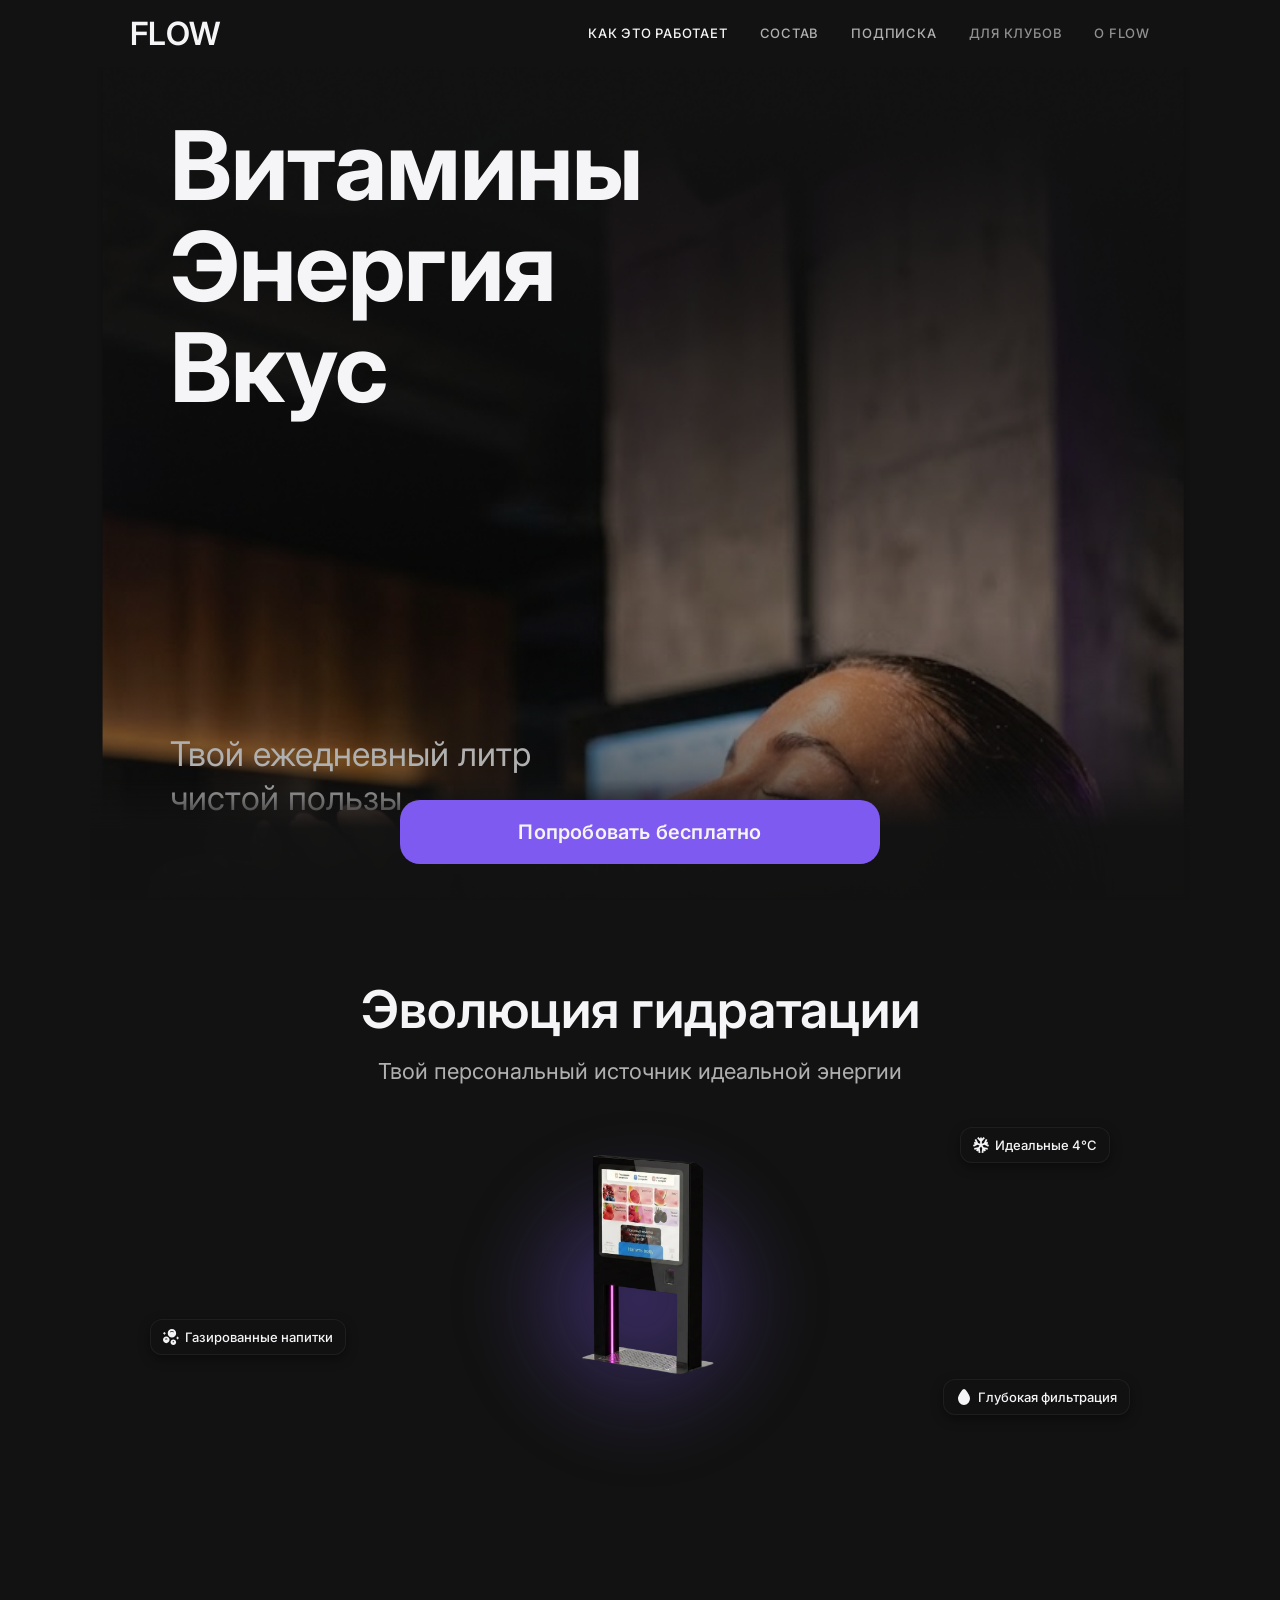
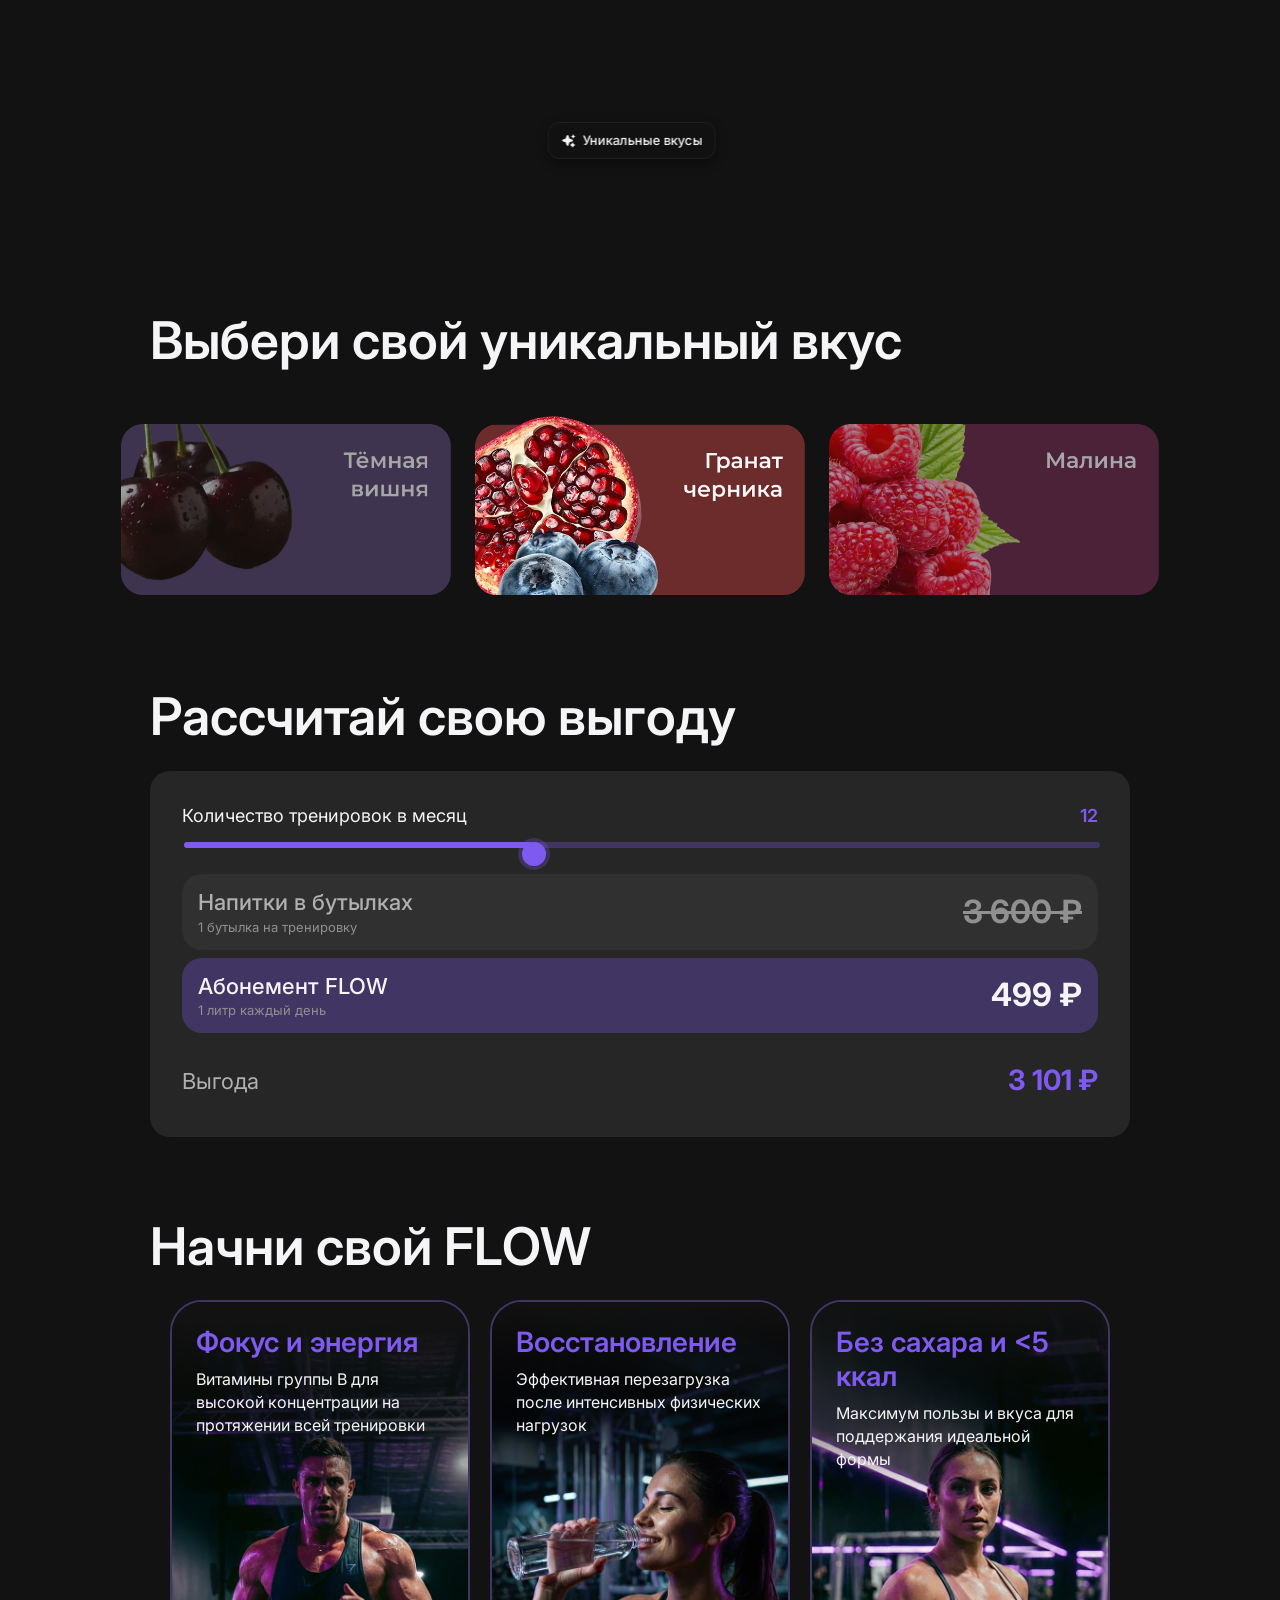
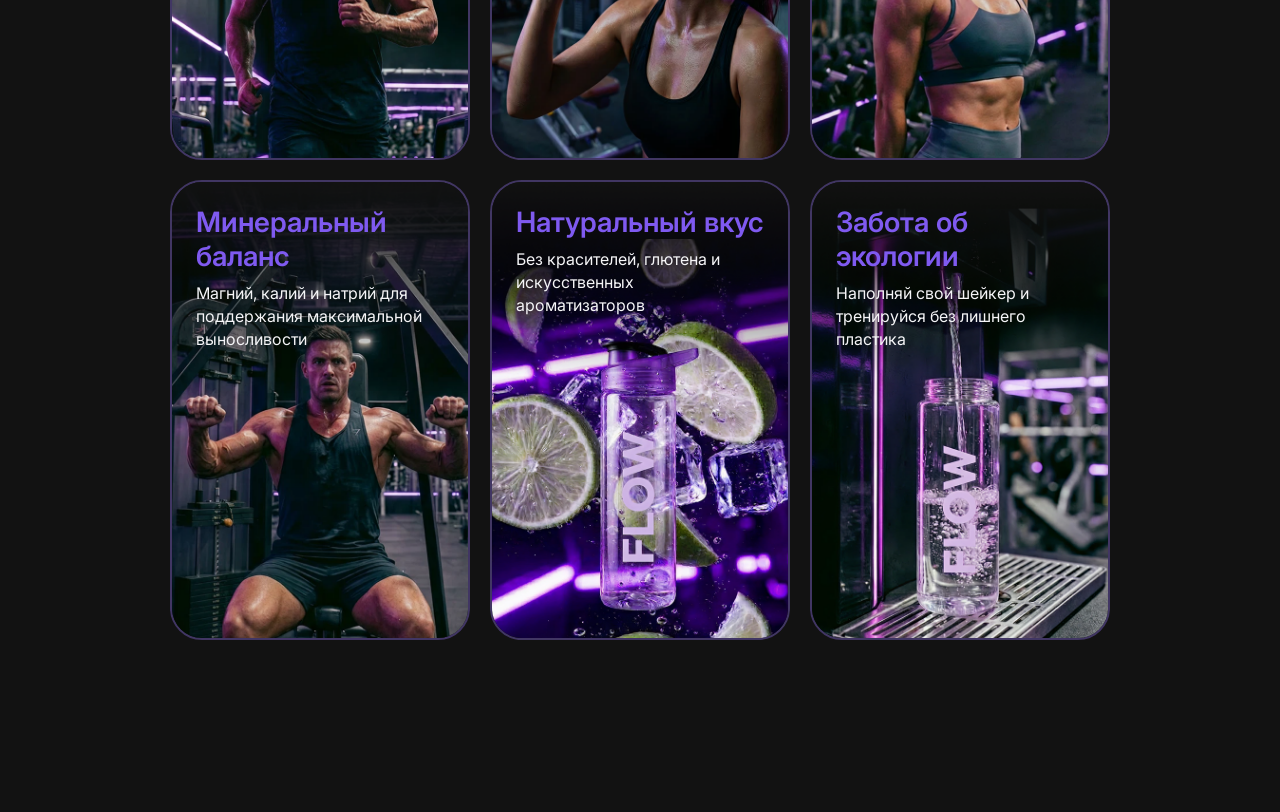
==== commit 4948c410: "fix(flow-station): polish after browser review — icon sizes, font sizes, menu bg, badge positions Ma" ====
--- a/sites/flow-station/index.html
+++ b/sites/flow-station/index.html
@@ -38,6 +38,13 @@
   <header class="header" id="header">
     <div class="nav">
       <a href="index.html" class="nav__logo">FLOW</a>
+      <nav class="nav__links" aria-label="Основная навигация">
+        <a href="index.html" class="nav__link nav__link--active">КАК ЭТО РАБОТАЕТ</a>
+        <a href="sostav.html" class="nav__link">СОСТАВ</a>
+        <a href="podpiska.html" class="nav__link">ПОДПИСКА</a>
+        <a href="dlya-klubov.html" class="nav__link nav__link--muted">ДЛЯ КЛУБОВ</a>
+        <a href="o-flow.html" class="nav__link nav__link--muted">О FLOW</a>
+      </nav>
       <button class="nav__burger" id="menuToggle" aria-label="Открыть меню" aria-expanded="false" aria-controls="menu">
         <img src="icons/hamburger.svg" width="24" height="24" alt="">
       </button>
--- a/sites/flow-station/css/style.css
+++ b/sites/flow-station/css/style.css
@@ -1105,11 +1105,11 @@
 }
 
 .benefit-item__icon-wrap {
-  width: 48px;
-  height: 48px;
-  min-width: 48px;
+  width: 40px;
+  height: 40px;
+  min-width: 40px;
   background: var(--bg-card2);
-  border-radius: 12px;
+  border-radius: 9px;
   display: -webkit-flex;
   display: flex;
   -webkit-align-items: center;
@@ -1119,8 +1119,8 @@
 }
 
 .benefit-item__icon-wrap img {
-  width: 24px;
-  height: 24px;
+  width: 20px;
+  height: 20px;
 }
 
 .benefit-item__text {
@@ -1132,14 +1132,14 @@
 }
 
 .benefit-item__title {
-  font-size: 18px;
+  font-size: 20px;
   font-weight: 500;
   color: var(--text-white);
   line-height: 1.3;
 }
 
 .benefit-item__desc {
-  font-size: 15px;
+  font-size: 16px;
   font-weight: 400;
   color: var(--text-gray2);
   line-height: 1.45;
@@ -1196,7 +1196,7 @@
 }
 
 .clubs-hero__sub {
-  font-size: 18px;
+  font-size: 26px;
   font-weight: 400;
   line-height: 1.45;
   color: var(--text-gray);
@@ -1557,8 +1557,39 @@
   letter-spacing: -0.02em;
 }
 
+/* ---- Desktop nav links (hidden on mobile) ---- */
+.nav__links {
+  display: none;
+  -webkit-align-items: center;
+  align-items: center;
+  gap: 24px;
+}
+
+.nav__link {
+  font-size: 12px;
+  font-weight: 500;
+  color: var(--text-gray);
+  letter-spacing: 0.07em;
+  text-transform: uppercase;
+  white-space: nowrap;
+  -webkit-transition: color 0.2s;
+  transition: color 0.2s;
+}
+
+.nav__link:hover {
+  color: var(--text-white);
+}
+
+.nav__link--active {
+  color: var(--text-white);
+}
+
+.nav__link--muted {
+  color: var(--text-gray2);
+}
+
 /* ========================================================
-   DESKTOP CENTERING (≥ 403px)
+   CENTERING (≥ 403px)
    ======================================================== */
 @media (min-width: 403px) {
   .header {
@@ -1579,3 +1610,298 @@
     transform: translateX(-50%);
   }
 }
+
+/* ========================================================
+   TABLET (≥ 769px)
+   ======================================================== */
+@media (min-width: 769px) {
+  .page-wrap {
+    max-width: 768px;
+  }
+
+  .header {
+    max-width: 768px;
+  }
+
+  .cta-bar {
+    max-width: 768px;
+    padding: 16px 32px 32px;
+  }
+
+  .menu__header,
+  .menu__nav {
+    max-width: 768px;
+  }
+
+  /* Navigation */
+  .nav {
+    padding: 12px 24px;
+  }
+
+  .nav__links {
+    display: -webkit-flex;
+    display: flex;
+  }
+
+  .nav__burger {
+    display: none;
+  }
+
+  /* Typography */
+  .section-title {
+    font-size: 40px;
+  }
+
+  /* Hero */
+  .hero__title {
+    font-size: 72px;
+  }
+
+  .hero__sub {
+    font-size: 28px;
+  }
+
+  .hero__body {
+    padding: calc(var(--header-h) + 32px) 40px 64px;
+  }
+
+  /* Hydration */
+  .hydration {
+    padding: 72px 0 0;
+  }
+
+  .hydration__title {
+    font-size: 40px;
+    padding: 0 40px;
+  }
+
+  .hydration__sub {
+    font-size: 20px;
+    padding: 0 40px;
+  }
+
+  .hydration__visual {
+    height: 640px;
+  }
+
+  .hydration__device {
+    width: 300px;
+  }
+
+  /* Flavors: no horizontal scroll, show all */
+  .flavors__scroll {
+    overflow-x: visible;
+  }
+
+  .flavors__track {
+    width: auto;
+    -webkit-justify-content: center;
+    justify-content: center;
+    padding: 20px 32px;
+  }
+
+  /* Calculator */
+  .calc-section {
+    padding: 0 0 72px;
+  }
+
+  .calc-card {
+    padding: 24px;
+    gap: 20px;
+  }
+
+  .calc-row__name {
+    font-size: 20px;
+  }
+
+  .calc-row__price {
+    font-size: 28px;
+  }
+
+  .calc-row__price--old {
+    font-size: 24px;
+  }
+
+  /* Benefits: 2-column grid */
+  .benefits__scroll {
+    overflow-x: visible;
+  }
+
+  .benefits__track {
+    width: auto;
+    -webkit-flex-wrap: wrap;
+    flex-wrap: wrap;
+    -webkit-justify-content: center;
+    justify-content: center;
+    padding: 0 32px;
+  }
+
+  .bcard {
+    width: 320px;
+    scroll-snap-align: none;
+  }
+
+  .dots {
+    display: none;
+  }
+
+  /* CTA button — narrower on wider layout */
+  .btn-primary {
+    max-width: 400px;
+    margin: 0 auto;
+  }
+}
+
+/* ========================================================
+   DESKTOP (≥ 1025px)
+   ======================================================== */
+@media (min-width: 1025px) {
+  .page-wrap {
+    max-width: 1100px;
+  }
+
+  .header {
+    max-width: 1100px;
+  }
+
+  .cta-bar {
+    max-width: 1100px;
+    padding: 20px 60px 36px;
+  }
+
+  .menu__header,
+  .menu__nav {
+    max-width: 1100px;
+  }
+
+  /* Navigation */
+  .nav {
+    padding: 0 40px;
+  }
+
+  .nav__links {
+    gap: 32px;
+  }
+
+  .nav__link {
+    font-size: 13px;
+    letter-spacing: 0.06em;
+  }
+
+  /* Typography */
+  .section-title {
+    font-size: 52px;
+  }
+
+  .container {
+    padding: 0 60px;
+  }
+
+  /* Hero */
+  .hero__title {
+    font-size: 96px;
+  }
+
+  .hero__sub {
+    font-size: 34px;
+  }
+
+  .hero__body {
+    padding: calc(var(--header-h) + 48px) 80px 80px;
+  }
+
+  /* Hydration */
+  .hydration {
+    padding: 80px 0 0;
+  }
+
+  .hydration__title {
+    font-size: 52px;
+    padding: 0 60px;
+  }
+
+  .hydration__sub {
+    font-size: 22px;
+    padding: 0 60px;
+    margin-top: 16px;
+  }
+
+  .hydration__visual {
+    height: 720px;
+  }
+
+  .hydration__device {
+    width: 340px;
+  }
+
+  /* Badges repositioned for wider visual */
+  .badge--tr { top: 8px;   right: 80px; }
+  .badge--ml { top: 200px; left: 60px; }
+  .badge--mr { top: 260px; right: 60px; }
+
+  /* Flavors */
+  .flavors {
+    padding: 72px 0;
+  }
+
+  .flavors .container {
+    padding: 0 60px;
+  }
+
+  .flavors__track {
+    gap: 24px;
+    padding: 20px 60px;
+  }
+
+  /* Calculator */
+  .calc-section {
+    padding: 0 0 80px;
+  }
+
+  .calc-card {
+    padding: 32px;
+    gap: 24px;
+  }
+
+  .calc-label {
+    font-size: 18px;
+  }
+
+  .calc-row__name {
+    font-size: 22px;
+  }
+
+  .calc-row__price {
+    font-size: 32px;
+  }
+
+  .calc-savings__label {
+    font-size: 22px;
+  }
+
+  .calc-savings__value {
+    font-size: 28px;
+  }
+
+  /* Benefits: 3-column grid */
+  .benefits {
+    padding: 0 0 72px;
+  }
+
+  .benefits__track {
+    gap: 20px;
+    padding: 0 60px;
+  }
+
+  .bcard {
+    width: 300px;
+    height: 460px;
+  }
+
+  /* CTA button */
+  .btn-primary {
+    max-width: 480px;
+    font-size: 20px;
+    height: 64px;
+  }
+}
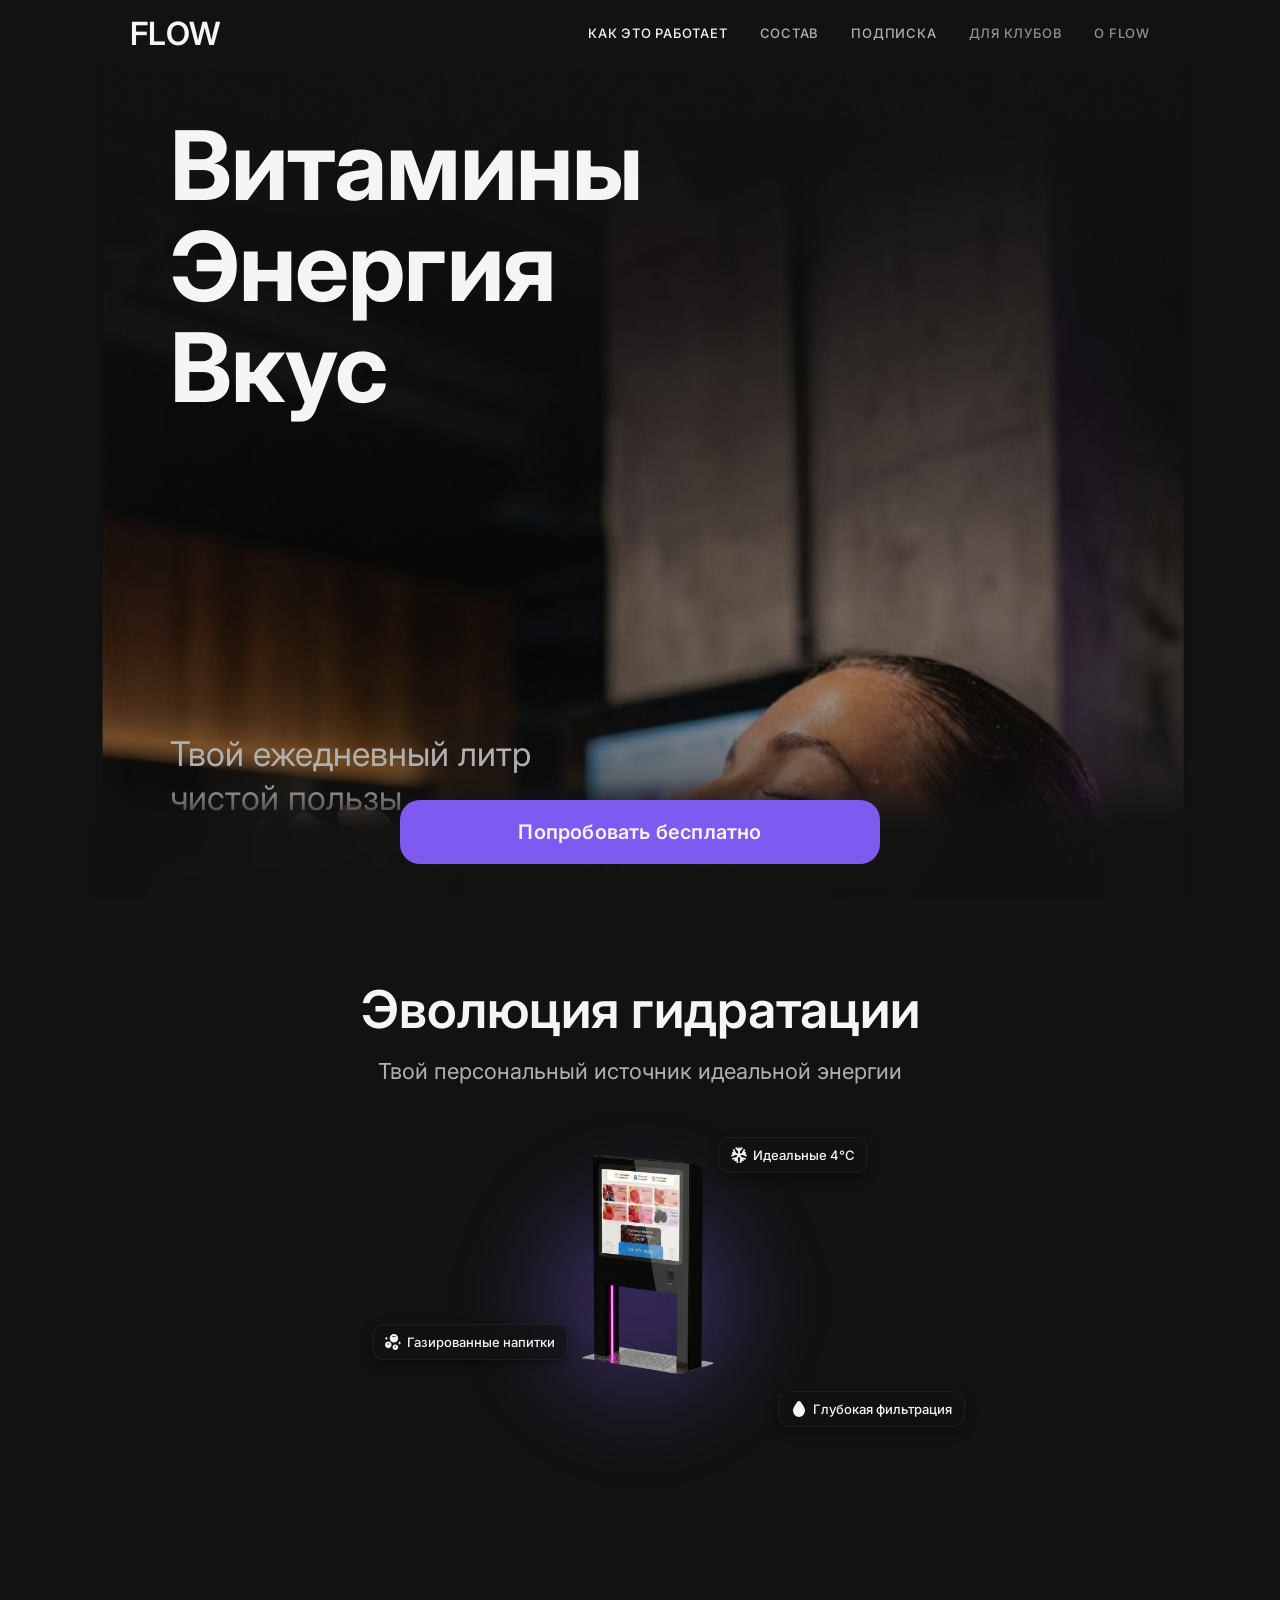
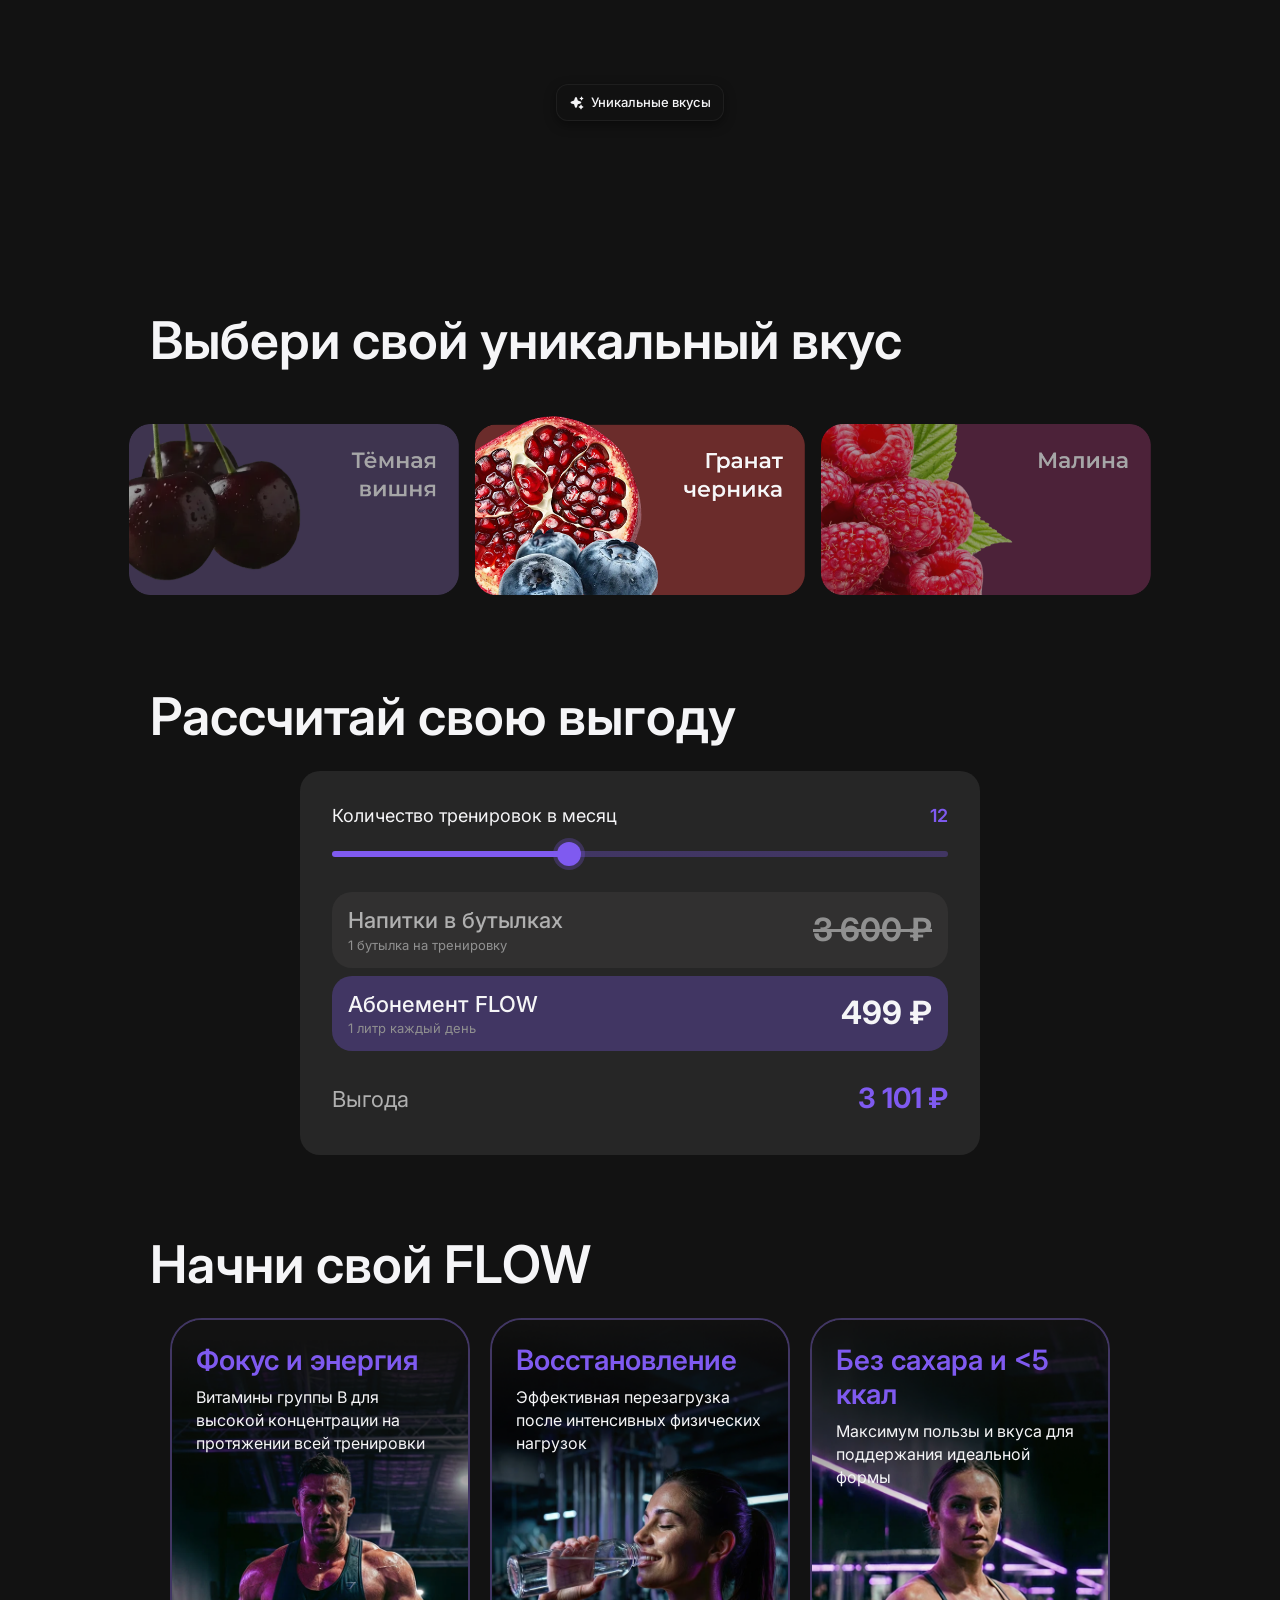
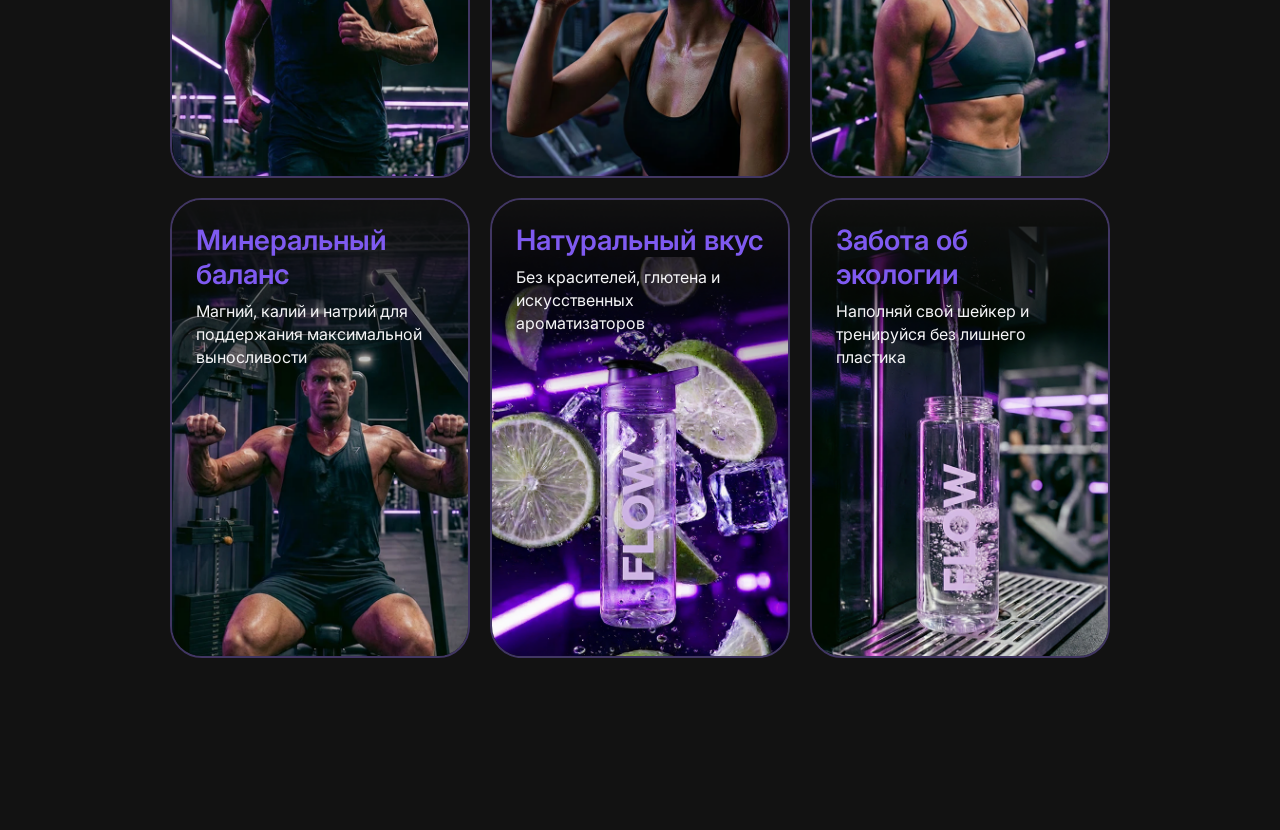
==== commit 6edc9fc3: "fix(flow-station): fix menu overlay not covering full viewport Made-with: Cursor" ====
--- a/sites/flow-station/index.html
+++ b/sites/flow-station/index.html
@@ -15,7 +15,6 @@
   <link rel="stylesheet" href="css/style.css">
 </head>
 <body>
-<div class="page-wrap">
 
   <!-- MENU OVERLAY -->
   <div class="menu" id="menu" aria-hidden="true">
@@ -34,6 +33,8 @@
     </nav>
   </div>
 
+<div class="page-wrap">
+
   <!-- HEADER -->
   <header class="header" id="header">
     <div class="nav">
--- a/sites/flow-station/css/style.css
+++ b/sites/flow-station/css/style.css
@@ -35,6 +35,10 @@
   font-size: 16px;
   -webkit-text-size-adjust: 100%;
   scroll-behavior: smooth;
+  /* Единственный горизонтальный клип на корне — иначе при overflow-x на body/.page-wrap
+     по спецификации overflow-y становится auto и появляется второй вертикальный скроллбар. */
+  overflow-x: hidden;
+  overflow-x: clip;
 }
 
 body {
@@ -43,7 +47,9 @@
   background: var(--bg);
   color: var(--text-white);
   line-height: 1.4;
-  overflow-x: hidden;
+  overflow: visible;
+  -webkit-font-smoothing: antialiased;
+  -moz-osx-font-smoothing: grayscale;
 }
 
 img {
@@ -66,11 +72,14 @@
 }
 
 /* ---- Layout wrapper ---- */
+/* Не задавать overflow-x на этом блоке: при clip/hidden + visible по оси Y браузер
+   вычисляет overflow-y: auto — получается вложенная прокрутка рядом со скроллом html.
+   Горизонтальный клип только на html. */
 .page-wrap {
   max-width: 402px;
   margin: 0 auto;
   position: relative;
-  overflow-x: hidden;
+  overflow: visible;
   min-height: 100vh;
   background: var(--bg);
 }
@@ -122,6 +131,7 @@
   opacity: 1;
   pointer-events: auto;
 }
+
 
 .menu__header {
   display: -webkit-flex;
@@ -428,10 +438,10 @@
 .badge--ml { top: 200px;  left: 4px; }
 .badge--mr { top: 260px;  right: 4px; }
 .badge--bc {
-  bottom: 80px;
+  bottom: 100px;
   left: 50%;
-  -webkit-transform: translateX(-55%);
-  transform: translateX(-55%);
+  -webkit-transform: translateX(-50%);
+  transform: translateX(-50%);
 }
 
 /* ========================================================
@@ -543,14 +553,19 @@
   text-align: right;
 }
 
-/* Custom range */
+/* Custom range — input taller than track so WebKit centers thumb on track */
 .calc-slider {
+  --calc-slider-pct: 0%;
   -webkit-appearance: none;
+  -moz-appearance: none;
   appearance: none;
+  display: block;
   width: 100%;
-  height: 6px;
-  background: rgba(127, 90, 240, 0.3);
-  border-radius: 3px;
+  height: 28px;
+  margin: 0;
+  padding: 0;
+  background: transparent;
+  border-radius: 0;
   outline: none;
   cursor: pointer;
 }
@@ -560,6 +575,8 @@
   appearance: none;
   width: 24px;
   height: 24px;
+  /* WebKit: thumb sits low vs 6px track; pull up to align centers */
+  margin-top: -9px;
   border-radius: 50%;
   background: var(--accent);
   box-shadow: 0 0 0 4px rgba(127, 90, 240, 0.25);
@@ -581,6 +598,24 @@
 .calc-slider::-webkit-slider-runnable-track {
   height: 6px;
   border-radius: 3px;
+  background: rgba(127, 90, 240, 0.3);
+  background: linear-gradient(
+    to right,
+    var(--accent) var(--calc-slider-pct),
+    rgba(127, 90, 240, 0.3) var(--calc-slider-pct)
+  );
+}
+
+.calc-slider::-moz-range-track {
+  height: 6px;
+  border: none;
+  border-radius: 3px;
+  background: rgba(127, 90, 240, 0.3);
+  background: linear-gradient(
+    to right,
+    var(--accent) var(--calc-slider-pct),
+    rgba(127, 90, 240, 0.3) var(--calc-slider-pct)
+  );
 }
 
 .calc-rows {
@@ -1445,11 +1480,11 @@
   bottom: 0;
   left: 0;
   background:
-    -webkit-linear-gradient(bottom, var(--bg) 0%, transparent 30%),
-    -webkit-linear-gradient(top, rgba(18,18,18,0.5) 0%, transparent 40%);
+    -webkit-linear-gradient(bottom, var(--bg) 0%, transparent 25%),
+    -webkit-linear-gradient(top, rgba(18,18,18,0.25) 0%, transparent 30%);
   background:
-    linear-gradient(to top, var(--bg) 0%, transparent 30%),
-    linear-gradient(to bottom, rgba(18,18,18,0.5) 0%, transparent 40%);
+    linear-gradient(to top, var(--bg) 0%, transparent 25%),
+    linear-gradient(to bottom, rgba(18,18,18,0.25) 0%, transparent 30%);
 }
 
 .about-hero__body {
@@ -1484,7 +1519,7 @@
 }
 
 .about-hero__card {
-  background: rgba(38, 38, 38, 0.75);
+  background: rgba(38, 38, 38, 0.9);
   -webkit-backdrop-filter: blur(8px);
   backdrop-filter: blur(8px);
   border-radius: var(--radius-card);
@@ -1492,16 +1527,16 @@
 }
 
 .about-hero__card-title {
-  font-size: 22px;
+  font-size: 24px;
   font-weight: 600;
   color: var(--text-white);
   margin-bottom: 8px;
 }
 
 .about-hero__card-text {
-  font-size: 15px;
+  font-size: 16px;
   font-weight: 400;
-  line-height: 1.5;
+  line-height: 1.375;
   color: var(--text-gray);
 }
 
@@ -1512,6 +1547,13 @@
 
 .about-benefit .section-title {
   margin-bottom: 24px;
+}
+
+/* Chip overrides specifically for about-benefit (Figma 246:12139) */
+.about-benefit .chip {
+  padding: 8px 12px;
+  border-radius: 12px;
+  font-size: 14px;
 }
 
 .about-benefit__card {
@@ -1522,8 +1564,9 @@
 
 .about-benefit__img {
   width: 100%;
-  height: 220px;
+  height: 361px;
   object-fit: cover;
+  object-position: center 20%;
 }
 
 .about-benefit__info {
@@ -1532,16 +1575,16 @@
 }
 
 .about-benefit__info-title {
-  font-size: 22px;
+  font-size: 24px;
   font-weight: 600;
   color: var(--text-white);
   margin-bottom: 8px;
 }
 
 .about-benefit__info-text {
-  font-size: 16px;
-  color: var(--text-gray);
-  line-height: 1.5;
+  font-size: 18px;
+  color: #bfbfbf;
+  line-height: 1.33;
 }
 
 /* Slogan section */
@@ -1551,8 +1594,8 @@
 
 .about-slogan__text {
   font-size: 44px;
-  font-weight: 700;
-  line-height: 1.1;
+  font-weight: 600;
+  line-height: 1.2;
   color: var(--text-white);
   letter-spacing: -0.02em;
 }
@@ -1598,11 +1641,8 @@
     transform: translateX(-50%);
   }
 
-  .menu {
-    left: 50%;
-    -webkit-transform: translateX(-50%);
-    transform: translateX(-50%);
-  }
+  /* Menu stays full-viewport: left:0 right:0 are the base styles.
+     Content inside (.menu__header, .menu__nav) is centered via max-width + margin:auto. */
 
   .cta-bar {
     left: 50%;
@@ -1688,17 +1728,11 @@
     width: 300px;
   }
 
-  /* Flavors: no horizontal scroll, show all */
-  .flavors__scroll {
-    overflow-x: visible;
-  }
-
-  .flavors__track {
-    width: auto;
-    -webkit-justify-content: center;
-    justify-content: center;
-    padding: 20px 32px;
-  }
+  /* Badges — hug device (image 300px → half 150px) */
+  .badge--tr { top: 10px;  left: calc(50% + 62px);  right: auto; }
+  .badge--ml { top: 200px; left: calc(50% - 218px); }
+  .badge--mr { top: 260px; left: calc(50% + 126px); right: auto; }
+  .badge--bc { bottom: 108px; }
 
   /* Calculator */
   .calc-section {
@@ -1708,6 +1742,10 @@
   .calc-card {
     padding: 24px;
     gap: 20px;
+    width: 100%;
+    max-width: 640px;
+    margin-left: auto;
+    margin-right: auto;
   }
 
   .calc-row__name {
@@ -1750,6 +1788,39 @@
     max-width: 400px;
     margin: 0 auto;
   }
+
+  /* О FLOW — About Hero tablet */
+  .about-hero {
+    height: 900px;
+  }
+
+  .about-hero__title {
+    font-size: 52px;
+  }
+
+  .about-hero__body {
+    padding: calc(var(--header-h) + 32px) 40px 48px;
+  }
+
+  /* О FLOW — Benefits tablet */
+  .about-benefit {
+    padding: 72px 40px 0;
+  }
+
+  .about-benefit__card {
+    max-width: 520px;
+    margin-left: auto;
+    margin-right: auto;
+  }
+
+  /* О FLOW — Slogan tablet */
+  .about-slogan {
+    padding: 80px 40px 100px;
+  }
+
+  .about-slogan__text {
+    font-size: 56px;
+  }
 }
 
 /* ========================================================
@@ -1834,12 +1905,13 @@
     width: 340px;
   }
 
-  /* Badges repositioned for wider visual */
-  .badge--tr { top: 8px;   right: 80px; }
-  .badge--ml { top: 200px; left: 60px; }
-  .badge--mr { top: 260px; right: 60px; }
-
-  /* Flavors */
+  /* Badges — hug device (image 340px → half 170px) */
+  .badge--tr { top: 18px;  left: calc(50% + 78px);  right: auto; }
+  .badge--ml { top: 205px; left: calc(50% - 268px); }
+  .badge--mr { top: 272px; left: calc(50% + 138px); right: auto; }
+  .badge--bc { bottom: 118px; }
+
+  /* Flavors — all 3 cards fit (3×330+2×16=1022px ≤ 1100px), center them */
   .flavors {
     padding: 72px 0;
   }
@@ -1848,9 +1920,15 @@
     padding: 0 60px;
   }
 
+  .flavors__scroll {
+    overflow-x: visible;
+  }
+
   .flavors__track {
-    gap: 24px;
-    padding: 20px 60px;
+    width: auto;
+    -webkit-justify-content: center;
+    justify-content: center;
+    padding: 20px 39px;
   }
 
   /* Calculator */
@@ -1861,6 +1939,10 @@
   .calc-card {
     padding: 32px;
     gap: 24px;
+    width: 100%;
+    max-width: 680px;
+    margin-left: auto;
+    margin-right: auto;
   }
 
   .calc-label {
@@ -1881,6 +1963,24 @@
 
   .calc-savings__value {
     font-size: 28px;
+  }
+
+  /* Clubs calc — limit width like index calc */
+  .clubs-calc {
+    padding: 60px 60px 0;
+  }
+
+  .clubs-calc .section-title,
+  .clubs-calc .calc-card,
+  .clubs-calc__note {
+    width: 100%;
+    max-width: 680px;
+    margin-left: auto;
+    margin-right: auto;
+  }
+
+  .clubs-calc__note {
+    margin-top: 12px;
   }
 
   /* Benefits: 3-column grid */
@@ -1904,4 +2004,37 @@
     font-size: 20px;
     height: 64px;
   }
-}
+
+  /* О FLOW — About Hero desktop */
+  .about-hero {
+    height: 960px;
+  }
+
+  .about-hero__title {
+    font-size: 60px;
+  }
+
+  .about-hero__body {
+    padding: calc(var(--header-h) + 48px) 60px 60px;
+  }
+
+  /* О FLOW — Benefits desktop */
+  .about-benefit {
+    padding: 80px 60px 0;
+  }
+
+  .about-benefit__card {
+    max-width: 580px;
+    margin-left: auto;
+    margin-right: auto;
+  }
+
+  /* О FLOW — Slogan desktop */
+  .about-slogan {
+    padding: 100px 60px 120px;
+  }
+
+  .about-slogan__text {
+    font-size: 72px;
+  }
+}
